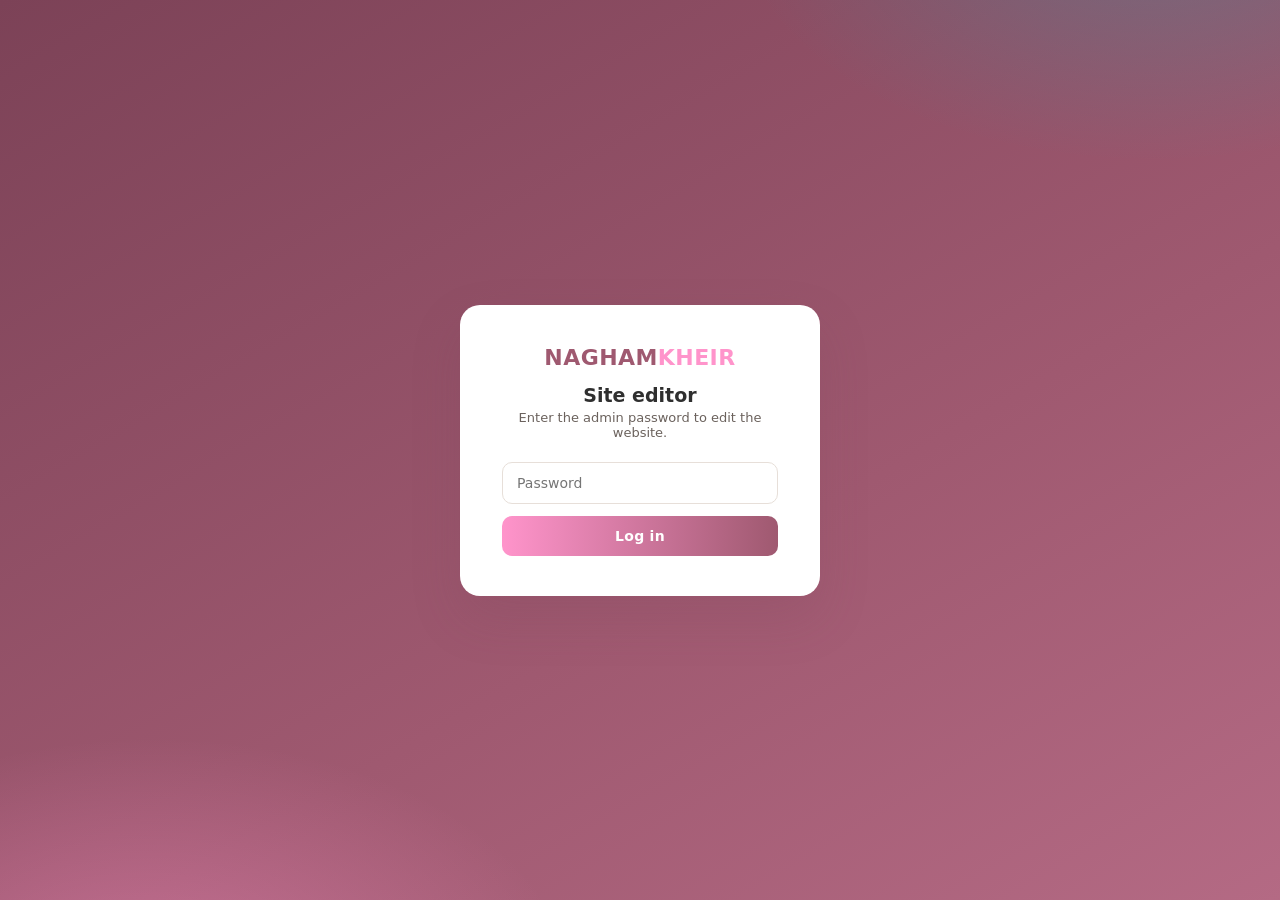
==== admin.html @ 2807a78b "Add Nagham Kheir portfolio site with admin editor Full static portfolio (rebuilt from her Canva site" ====
<!DOCTYPE html>
<html lang="en">
<head>
<meta charset="UTF-8" />
<meta name="viewport" content="width=device-width, initial-scale=1.0" />
<title>Site Editor — Nagham Kheir</title>
<style>
  :root {
    --ink: #2f2f2f;
    --ink-soft: #6b625d;
    --bg: #f6f1ee;
    --card: #ffffff;
    --line: #e7dfd9;
    --rose: #9f5970;
    --rose-deep: #7c4257;
    --pink: #ff94cb;
    --pink-soft: #ffe3f1;
    --blush: #f6e0dc;
    --green: #2e9e6b;
    --red: #c0392b;
    --radius: 14px;
    --shadow: 0 8px 24px rgba(124, 66, 87, 0.1);
    --shadow-lg: 0 22px 50px rgba(124, 66, 87, 0.18);
  }

  * { margin: 0; padding: 0; box-sizing: border-box; }
  body { font-family: system-ui, -apple-system, "Segoe UI", sans-serif; background: var(--bg); color: var(--ink); }

  button { font-family: inherit; cursor: pointer; }
  input[type=text], textarea, input[type=password] { font-family: inherit; }

  /* ---------------- login ---------------- */
  .login-wrap {
    min-height: 100vh; display: flex; align-items: center; justify-content: center;
    background:
      radial-gradient(700px 420px at 12% 110%, rgba(255, 148, 203, 0.4), transparent 60%),
      radial-gradient(700px 420px at 90% -10%, rgba(0, 196, 204, 0.22), transparent 60%),
      linear-gradient(150deg, #7c4257, #9f5970 60%, #b46a84);
    padding: 20px;
  }
  .login-card {
    background: #fff; border-radius: 20px; padding: 40px 42px; width: 360px;
    box-shadow: var(--shadow-lg); text-align: center;
  }
  .login-card .logo { font-size: 22px; font-weight: 800; letter-spacing: 0.02em; color: var(--rose); text-transform: uppercase; }
  .login-card .logo span { color: var(--pink); }
  .login-card h1 { font-size: 19px; margin: 14px 0 4px; }
  .login-card p { font-size: 13px; color: var(--ink-soft); margin-bottom: 22px; }
  .login-card input {
    width: 100%; padding: 12px 14px; border: 1.5px solid var(--line); border-radius: 10px;
    font-size: 14px; margin-bottom: 12px; outline: none; transition: border-color 0.2s ease;
  }
  .login-card input:focus { border-color: var(--pink); }
  .login-card button {
    width: 100%; padding: 12px; border: 0; border-radius: 10px;
    background: linear-gradient(90deg, var(--pink), var(--rose)); color: #fff;
    font-weight: 700; font-size: 14px; letter-spacing: 0.02em;
    transition: transform 0.15s ease, box-shadow 0.2s ease;
  }
  .login-card button:hover { transform: translateY(-1px); box-shadow: 0 10px 22px rgba(159, 89, 112, 0.35); }
  .login-err { color: var(--red); font-size: 13px; margin-top: 10px; display: none; }

  /* ---------------- layout ---------------- */
  .app { display: flex; min-height: 100vh; }

  aside {
    width: 244px; flex: 0 0 244px;
    background: linear-gradient(180deg, #24201f, #1c1918);
    color: #fff; display: flex; flex-direction: column;
    position: sticky; top: 0; height: 100vh;
  }
  aside .brand { padding: 22px 22px 16px; font-size: 17px; font-weight: 800; letter-spacing: 0.02em; text-transform: uppercase; }
  aside .brand span { color: var(--pink); }
  aside .brand small { display: block; font-size: 11px; font-weight: 500; letter-spacing: 0.12em; color: rgba(255,255,255,0.45); text-transform: uppercase; margin-top: 3px; }
  aside nav { flex: 1; overflow-y: auto; padding: 6px 10px; }
  aside nav button {
    display: flex; align-items: center; gap: 10px; width: 100%; text-align: left;
    background: none; border: 0; color: rgba(255,255,255,0.72);
    font-size: 13.5px; padding: 9px 12px; border-radius: 9px; cursor: pointer;
    transition: background 0.15s ease, color 0.15s ease;
  }
  aside nav button::before { content: ""; width: 7px; height: 7px; border-radius: 50%; background: rgba(255,255,255,0.28); flex: 0 0 auto; }
  aside nav button:hover { background: rgba(255,255,255,0.07); color: #fff; }
  aside nav button.active { background: rgba(255,148,203,0.16); color: #fff; }
  aside nav button.active::before { background: var(--pink); box-shadow: 0 0 0 3px rgba(255,148,203,0.25); }
  aside .side-actions { padding: 14px 12px 18px; border-top: 1px solid rgba(255,255,255,0.09); display: grid; gap: 8px; }
  aside .side-actions a, aside .side-actions button {
    display: flex; align-items: center; justify-content: center; gap: 8px;
    font-size: 12.5px; font-weight: 600; padding: 10px; border-radius: 9px;
    border: 1px solid rgba(255,255,255,0.18); color: rgba(255,255,255,0.85);
    background: transparent; text-decoration: none; transition: background 0.15s ease;
  }
  aside .side-actions a:hover, aside .side-actions button:hover { background: rgba(255,255,255,0.08); }
  aside .side-actions .primary { background: var(--pink); border-color: var(--pink); color: var(--rose-deep); font-weight: 700; }
  aside .side-actions .primary:hover { background: #ffa6d6; }

  .main { flex: 1; min-width: 0; display: flex; flex-direction: column; }

  .topbar {
    position: sticky; top: 0; z-index: 20;
    display: flex; align-items: center; gap: 16px;
    padding: 16px 30px;
    background: rgba(255,255,255,0.86); backdrop-filter: blur(10px);
    border-bottom: 1px solid var(--line);
  }
  .topbar .crumbs { font-size: 12px; color: var(--ink-soft); letter-spacing: 0.04em; text-transform: uppercase; font-weight: 600; }
  .topbar h2 { font-size: 20px; font-weight: 700; }
  .topbar .spacer { flex: 1; }
  .dirty-chip {
    font-size: 12px; font-weight: 600; color: var(--rose);
    background: var(--pink-soft); padding: 6px 12px; border-radius: 999px;
    opacity: 0; transition: opacity 0.2s ease; display: inline-flex; align-items: center; gap: 6px;
  }
  .dirty-chip.show { opacity: 1; }
  .dirty-chip::before { content: "●"; font-size: 9px; }
  .btn-save {
    display: inline-flex; align-items: center; gap: 8px;
    background: linear-gradient(90deg, var(--rose), var(--rose-deep));
    color: #fff; border: 0; border-radius: 10px;
    font-size: 13.5px; font-weight: 700; padding: 11px 22px;
    box-shadow: 0 8px 20px rgba(159, 89, 112, 0.3);
    transition: transform 0.15s ease, box-shadow 0.2s ease, opacity 0.2s ease;
  }
  .btn-save:hover { transform: translateY(-1px); box-shadow: 0 12px 26px rgba(159, 89, 112, 0.4); }
  .btn-save:disabled { opacity: 0.55; cursor: default; transform: none; }
  .btn-save.ok { background: linear-gradient(90deg, var(--green), #1f7a50); }
  .kbd { font-size: 11px; color: rgba(255,255,255,0.7); border: 1px solid rgba(255,255,255,0.35); border-radius: 5px; padding: 2px 6px; }
  .icon-btn {
    width: 38px; height: 38px; border-radius: 10px; border: 1px solid var(--line);
    background: #fff; color: var(--ink-soft); font-size: 16px;
    display: inline-flex; align-items: center; justify-content: center;
    transition: background 0.15s ease, color 0.15s ease;
  }
  .icon-btn:hover { background: var(--blush); color: var(--rose); }

  .content { padding: 30px; max-width: 900px; width: 100%; }

  .section-desc { font-size: 13.5px; color: var(--ink-soft); margin: -8px 0 22px; }

  .card { background: var(--card); border: 1px solid var(--line); border-radius: var(--radius); padding: 26px; margin-bottom: 18px; box-shadow: var(--shadow); }
  .card h3 { font-size: 14px; font-weight: 700; letter-spacing: 0.06em; text-transform: uppercase; color: var(--rose); margin-bottom: 18px; display: flex; align-items: center; gap: 8px; }
  .card h3::after { content: ""; flex: 1; height: 1px; background: var(--line); }

  .field { margin-bottom: 18px; }
  .field:last-child { margin-bottom: 0; }
  .field label { display: block; font-size: 12.5px; font-weight: 600; color: var(--ink-soft); margin-bottom: 7px; }
  .field input[type=text], .field textarea {
    width: 100%; padding: 11px 13px; font-size: 14px;
    border: 1.5px solid var(--line); border-radius: 10px; background: #fff;
    outline: none; transition: border-color 0.2s ease, box-shadow 0.2s ease;
  }
  .field input[type=text]:focus, .field textarea:focus { border-color: var(--pink); box-shadow: 0 0 0 3px rgba(255,148,203,0.15); }
  .field textarea { min-height: 96px; resize: vertical; line-height: 1.55; }
  .hint { font-size: 11.5px; color: #a49b95; margin-top: 5px; }

  .file-row { display: flex; align-items: center; gap: 12px; }
  .file-row input[type=text] { flex: 1; }
  .file-row .preview {
    width: 54px; height: 54px; border-radius: 10px; object-fit: cover;
    background: var(--blush); flex: 0 0 auto; border: 1px solid var(--line);
    visibility: hidden;
  }
  .file-row .preview.show { visibility: visible; }
  .upload-wrap { position: relative; flex: 0 0 auto; }
  .upload-wrap .bar {
    position: absolute; left: 6px; right: 6px; bottom: -4px; height: 3px; border-radius: 2px;
    background: var(--pink); transform: scaleX(0); transform-origin: 0 50%;
    transition: transform 0.2s ease;
  }
  .btn {
    display: inline-flex; align-items: center; justify-content: center; gap: 6px;
    font-size: 12.5px; font-weight: 600; padding: 9px 15px; border-radius: 9px;
    border: 1.5px solid var(--line); background: #fff; color: var(--ink);
    transition: border-color 0.15s ease, background 0.15s ease;
  }
  .btn:hover { border-color: var(--pink); background: var(--pink-soft); }
  .btn.small { padding: 6px 11px; font-size: 12px; }
  .btn.ghost-danger { color: var(--red); border-color: var(--line); background: transparent; }
  .btn.ghost-danger:hover { border-color: var(--red); background: #fdf0ee; }

  .list-editor { border: 1.5px dashed var(--line); border-radius: 12px; padding: 18px; margin-bottom: 16px; background: rgba(246, 241, 238, 0.5); }
  .list-editor > h4 { font-size: 12px; font-weight: 700; letter-spacing: 0.08em; text-transform: uppercase; color: var(--ink-soft); margin-bottom: 14px; }
  .list-item { border: 1px solid var(--line); background: #fff; border-radius: 12px; padding: 16px; margin-bottom: 12px; }
  .list-item:last-child { margin-bottom: 0; }
  .item-head { display: flex; align-items: center; gap: 8px; margin-bottom: 12px; }
  .item-head .item-title { font-size: 13px; font-weight: 700; color: var(--rose); flex: 1; min-width: 0; overflow: hidden; text-overflow: ellipsis; white-space: nowrap; }
  .item-head .move { width: 28px; height: 28px; border-radius: 8px; border: 1px solid var(--line); background: #fff; color: var(--ink-soft); font-size: 13px; line-height: 1; }
  .item-head .move:hover:not(:disabled) { border-color: var(--pink); color: var(--rose); }
  .item-head .move:disabled { opacity: 0.3; cursor: default; }
  .item-fields { display: grid; grid-template-columns: 1fr 1fr; gap: 12px 16px; }
  .item-fields .full { grid-column: 1 / -1; }
  .add { margin-top: 14px; border-style: dashed; color: var(--rose); }
  .add:hover { border-color: var(--rose); background: var(--pink-soft); }

  .toast {
    position: fixed; bottom: 26px; right: 26px; z-index: 100;
    background: var(--ink); color: #fff; padding: 13px 22px; border-radius: 12px;
    font-size: 13.5px; display: flex; align-items: center; gap: 10px;
    box-shadow: 0 16px 40px rgba(0,0,0,0.3);
    opacity: 0; transform: translateY(10px); transition: all 0.25s ease; pointer-events: none;
  }
  .toast.show { opacity: 1; transform: translateY(0); }
  .toast.ok { background: var(--green); }
  .toast.err { background: var(--red); }
  .toast::before { content: "✓"; font-weight: 800; }
  .toast.err::before { content: "!"; }
  .toast.info::before { content: ""; }

  .nested { margin-left: 14px; padding-left: 14px; border-left: 2px solid var(--pink-soft); margin-top: 12px; }

  @media (max-width: 900px) {
    .app { flex-direction: column; }
    aside { width: 100%; flex: none; height: auto; position: static; }
    aside nav { display: flex; flex-wrap: wrap; padding: 8px; }
    aside nav button { width: auto; flex: 1 1 30%; justify-content: center; text-align: center; padding: 8px 6px; font-size: 12.5px; }
    aside nav button::before { display: none; }
    aside .side-actions { flex-direction: row; }
    .topbar { padding: 12px 16px; flex-wrap: wrap; }
    .content { padding: 16px; }
    .item-fields { grid-template-columns: 1fr; }
  }
  @media (max-width: 560px) {
    .dirty-chip, .kbd { display: none; }
  }
</style>
</head>
<body>

<div id="loginView" class="login-wrap" style="display:none">
  <div class="login-card">
    <div class="logo">nagham<span>kheir</span></div>
    <h1>Site editor</h1>
    <p>Enter the admin password to edit the website.</p>
    <input type="password" id="pw" placeholder="Password" autocomplete="current-password" />
    <button id="loginBtn">Log in</button>
    <div class="login-err" id="loginErr">Wrong password. Try again.</div>
  </div>
</div>

<div id="appView" class="app" style="display:none">
  <aside>
    <div class="brand">nagham<span>kheir</span><small>content editor</small></div>
    <nav id="sectionNav"></nav>
    <div class="side-actions">
      <a class="primary" href="/" target="_blank">↗ View site</a>
      <button id="logoutBtn">Log out</button>
    </div>
  </aside>
  <div class="main">
    <header class="topbar">
      <div>
        <div class="crumbs">Editing</div>
        <h2 id="sectionTitle"></h2>
      </div>
      <div class="spacer"></div>
      <span class="dirty-chip" id="dirtyChip">Unsaved changes</span>
      <button class="btn-save" id="saveBtn">💾 Save <span class="kbd">Ctrl+S</span></button>
    </header>
    <div class="content">
      <p class="section-desc" id="sectionDesc"></p>
      <div id="sectionBody"></div>
    </div>
  </div>
</div>

<div class="toast" id="toast"></div>

<script>
"use strict";

/* ---------------- schema: what can be edited ---------------- */

const SCHEMA = [
  { id: "site", label: "Site", desc: "Page title, meta description and brand text.", fields: [
    { p: ["site", "title"], label: "Page title (browser tab)" },
    { p: ["site", "description"], label: "Meta description (search engines)", area: true },
    { p: ["site", "brand"], label: "Brand word 1" },
    { p: ["site", "brandAccent"], label: "Brand word 2 (pink)" },
  ]},
  { id: "nav", label: "Navigation", desc: "The menu at the top of the page.", fields: [
    { p: ["nav", "cta"], label: "CTA button text" },
  ], lists: [
    { p: ["nav", "links"], label: "Menu links", itemFields: [
      { p: ["label"], label: "Label" },
      { p: ["href"], label: "Link (e.g. #about)" },
    ]},
  ]},
  { id: "hero", label: "Hero", desc: "The big welcome section at the top.", fields: [
    { p: ["hero", "chip"], label: "Badge text" },
    { p: ["hero", "headline1"], label: "Headline — line 1" },
    { p: ["hero", "headline2"], label: "Headline — line 2 (outline)" },
    { p: ["hero", "sub"], label: "Subtitle (HTML allowed, e.g. <strong>)", area: true },
    { p: ["hero", "ctaLabel"], label: "Primary button text" },
    { p: ["hero", "photo"], label: "Portrait photo", file: "image" },
    { p: ["hero", "photoAlt"], label: "Photo alt text" },
    { p: ["hero", "mailDisplay"], label: "Email text under the photo" },
  ]},
  { id: "cv", label: "CV / Resume", desc: "The downloadable CV file and its button text.", fields: [
    { p: ["cv", "file"], label: "CV file (PDF)", file: "file" },
    { p: ["cv", "label"], label: "Button text" },
  ]},
  { id: "ticker", label: "Ticker", desc: "The scrolling words under the hero.", lists: [
    { p: ["ticker"], label: "Scrolling words", list: "scalar" },
  ]},
  { id: "about", label: "About", desc: "Your bio section.", fields: [
    { p: ["about", "big"], label: "Big pink word" },
    { p: ["about", "outline"], label: "Outline word" },
    { p: ["about", "photo"], label: "Photo", file: "image" },
    { p: ["about", "label"], label: "Heading" },
  ], lists: [
    { p: ["about", "paragraphs"], label: "Paragraphs (HTML allowed)", list: "scalar", area: true },
    { p: ["about", "badges"], label: "Badges", itemFields: [
      { p: ["num"], label: "Number / icon (e.g. A→Z)" },
      { p: ["label"], label: "Text" },
    ]},
  ]},
  { id: "niche", label: "Content Style", desc: "The niche photos with captions.", fields: [
    { p: ["niche", "label"], label: "Heading" },
    { p: ["niche", "desc"], label: "Description (HTML allowed)", area: true },
  ], lists: [
    { p: ["niche", "photos"], label: "Photos with captions", itemFields: [
      { p: ["src"], label: "Photo", file: "image" },
      { p: ["caption"], label: "Caption (UGC / Storytelling…)" },
    ]},
  ]},
  { id: "services", label: "Services", desc: "The three service cards.", fields: [
    { p: ["services", "title"], label: "Section title" },
    { p: ["services", "em"], label: "Title accent word (outline)" },
  ], lists: [
    { p: ["services", "items"], label: "Service cards", itemFields: [
      { p: ["num"], label: "Number (01, 02…)" },
      { p: ["title"], label: "Title" },
      { p: ["desc"], label: "Description", area: true },
    ]},
  ]},
  { id: "work", label: "Work Videos", desc: "The tabbed video gallery. Each category holds its own videos.", fields: [
    { p: ["work", "title"], label: "Section title" },
    { p: ["work", "em"], label: "Title accent word (outline)" },
  ], lists: [
    { p: ["work", "tabs"], label: "Categories", itemFields: [
      { p: ["id"], label: "Short id (content, ugc, reviews, story)" },
      { p: ["label"], label: "Tab label" },
    ], nestedList: {
      p: ["videos"], label: "Videos in this category", itemFields: [
        { p: ["src"], label: "Video file", file: "video" },
        { p: ["poster"], label: "Poster image (shown before play)", file: "image" },
      ],
    }},
  ]},
  { id: "photography", label: "Photography", desc: "The photo grid.", fields: [
    { p: ["photography", "title"], label: "Section title" },
    { p: ["photography", "em"], label: "Title accent word (outline)" },
  ], lists: [
    { p: ["photography", "photos"], label: "Photos", list: "scalar", file: "image" },
  ]},
  { id: "testimonials", label: "Testimonials", desc: "The featured client, quote and other names.", fields: [
    { p: ["testimonials", "title"], label: "Section title" },
    { p: ["testimonials", "em"], label: "Title accent word (outline)" },
    { p: ["testimonials", "featured", "name"], label: "Featured client name" },
    { p: ["testimonials", "featured", "avatar"], label: "Featured client photo", file: "image" },
    { p: ["testimonials", "featured", "video", "src"], label: "Testimonial video", file: "video" },
    { p: ["testimonials", "featured", "video", "poster"], label: "Video poster image", file: "image" },
    { p: ["testimonials", "featured", "quote"], label: "Quote (HTML allowed)", area: true },
    { p: ["testimonials", "featured", "stars"], label: "Stars" },
    { p: ["testimonials", "featured", "badge"], label: "Badge line" },
  ], lists: [
    { p: ["testimonials", "others"], label: "Other clients", itemFields: [
      { p: ["name"], label: "Name" },
    ]},
  ]},
  { id: "contact", label: "Contact", desc: "The closing section and your contact links.", fields: [
    { p: ["contact", "line1"], label: "Big line 1" },
    { p: ["contact", "line2"], label: "Big line 2" },
    { p: ["contact", "thanks"], label: "Thank-you text (HTML allowed)", area: true },
    { p: ["contact", "email"], label: "Email" },
    { p: ["contact", "whatsapp"], label: "WhatsApp link (wa.me/…)" },
    { p: ["contact", "instagram"], label: "Instagram link" },
    { p: ["contact", "instagramDisplay"], label: "Instagram text shown on buttons" },
  ]},
  { id: "footer", label: "Footer", desc: "The small line at the very bottom.", fields: [
    { p: ["footer", "name"], label: "Name" },
    { p: ["footer", "tagline"], label: "Tagline" },
  ]},
];

/* ---------------- helpers ---------------- */

const $ = (sel) => document.querySelector(sel);

function get(obj, pathArr) {
  let cur = obj;
  for (const k of pathArr) {
    if (cur == null) return undefined;
    cur = cur[k];
  }
  return cur;
}
function set(obj, pathArr, val) {
  let cur = obj;
  for (let i = 0; i < pathArr.length - 1; i++) {
    if (cur[pathArr[i]] == null) cur[pathArr[i]] = {};
    cur = cur[pathArr[i]];
  }
  cur[pathArr[pathArr.length - 1]] = val;
  markDirty();
}

let content = null;
let activeSection = SCHEMA[0].id;
let dirty = false;

function markDirty() {
  dirty = true;
  $("#dirtyChip").classList.add("show");
  const btn = $("#saveBtn");
  btn.classList.remove("ok");
  btn.disabled = false;
}

function clearDirty() {
  dirty = false;
  $("#dirtyChip").classList.remove("show");
  const btn = $("#saveBtn");
  btn.classList.add("ok");
  btn.textContent = "Saved ✓";
  btn.disabled = true;
  setTimeout(() => {
    if (!dirty) {
      btn.classList.remove("ok");
      btn.innerHTML = "💾 Save <span class=\"kbd\">Ctrl+S</span>";
    }
  }, 1800);
}

function toast(msg, kind) {
  const t = $("#toast");
  t.textContent = msg;
  t.className = "toast show " + (kind || "");
  clearTimeout(t._h);
  t._h = setTimeout(() => (t.className = "toast"), 2600);
}

/* ---------------- api ---------------- */

async function api(path, opts) {
  const res = await fetch(path, opts);
  if (res.status === 401) { showLogin(); throw new Error("unauthorized"); }
  if (!res.ok) {
    let msg = res.statusText;
    try { msg = (await res.json()).error || msg; } catch (_) {}
    throw new Error(msg);
  }
  return res.json();
}

/* ---------------- file upload (XHR with progress) ---------------- */

function uploadFile(file, onProgress, optimized) {
  return new Promise((resolve, reject) => {
    const name = file.name.replace(/[^A-Za-z0-9._-]/g, "_");
    const xhr = new XMLHttpRequest();
    xhr.open("PUT", "/api/upload/" + encodeURIComponent(name));
    if (optimized) xhr.setRequestHeader("x-optimized", "1");
    xhr.upload.onprogress = (e) => {
      if (e.lengthComputable && onProgress) onProgress(e.loaded / e.total);
    };
    xhr.onload = () => {
      if (xhr.status >= 200 && xhr.status < 300) {
        try { resolve(JSON.parse(xhr.responseText).path); }
        catch (_) { reject(new Error("Bad response")); }
      } else {
        let msg = "Upload failed";
        try { msg = JSON.parse(xhr.responseText).error || msg; } catch (_) {}
        reject(new Error(msg));
      }
    };
    xhr.onerror = () => reject(new Error("Upload failed"));
    xhr.send(file);
  });
}

/* ---------------- upload optimization (compresses before it reaches the site) ---------------- */

const MAX_IMG_DIM = 2000; // longest side of an uploaded photo
const IMG_QUALITY = 0.82;
const MAX_VIDEO_DIM = 1920; // longest side, ~1080p
const VIDEO_BITRATE = 2500000; // ~2.5 Mbps — good quality, web-friendly size
const VIDEO_SKIP_BYTES = 5 * 1024 * 1024; // smaller clips are already efficient — leave them

function canOptimizeVideo() {
  return (
    typeof HTMLMediaElement !== "undefined" &&
    typeof HTMLMediaElement.prototype.captureStream === "function" &&
    typeof MediaRecorder !== "undefined" &&
    (MediaRecorder.isTypeSupported("video/webm;codecs=vp9") || MediaRecorder.isTypeSupported("video/webm;codecs=vp8"))
  );
}

async function optimizeImage(file) {
  // GIF/SVG keep their original format; tiny webp files are already optimized
  if (/\.gif$/i.test(file.name) || /\.svg$/i.test(file.name)) return file;
  if (/\.webp$/i.test(file.name) && file.size < 300 * 1024) return file;
  try {
    const url = URL.createObjectURL(file);
    const img = await new Promise((res, rej) => {
      const i = new Image();
      i.onload = () => res(i);
      i.onerror = () => rej(new Error("decode"));
      i.src = url;
    });
    const w = img.naturalWidth, h = img.naturalHeight;
    if (!w || !h) throw new Error("no dims");
    const scale = Math.min(1, MAX_IMG_DIM / Math.max(w, h));
    const cw = Math.max(1, Math.round(w * scale));
    const ch = Math.max(1, Math.round(h * scale));
    const cv = document.createElement("canvas");
    cv.width = cw; cv.height = ch;
    cv.getContext("2d").drawImage(img, 0, 0, cw, ch);
    const blob = await new Promise((res) => cv.toBlob(res, "image/webp", IMG_QUALITY));
    URL.revokeObjectURL(url);
    if (!blob || blob.size === 0) throw new Error("encode");
    return new File([blob], file.name.replace(/\.[^.]+$/, "") + ".webp", { type: "image/webp" });
  } catch (e) {
    return file; // couldn't process — upload the original
  }
}

function optimizeVideo(file, onProgress) {
  return new Promise((resolve) => {
    let raf = null, rec = null, v = null, timer = null;
    const bail = () => {
      if (raf) cancelAnimationFrame(raf);
      try { if (rec && rec.state !== "inactive") rec.stop(); } catch (_) {}
      try { if (v) { v.onended = v.onerror = v.ontimeupdate = null; v.pause(); v.removeAttribute("src"); v.load(); } } catch (_) {}
      if (timer) clearTimeout(timer);
      resolve(file);
    };
    if (!canOptimizeVideo() || file.size < VIDEO_SKIP_BYTES) return bail();
    const url = URL.createObjectURL(file);
    v = document.createElement("video");
    v.muted = true; // required for autoplay — the captured audio track is unaffected
    v.playsInline = true;
    v.preload = "auto";
    v.src = url;
    let started = false;
    const timeoutMs = Math.min(600000, (file.size / (1024 * 1024)) * 3000 + 30000);
    timer = setTimeout(bail, timeoutMs);
    v.onerror = () => { clearTimeout(timer); bail(); };
    v.onloadedmetadata = () => {
      if (started) return;
      started = true;
      const vw = v.videoWidth, vh = v.videoHeight;
      if (!vw || !vh) { clearTimeout(timer); URL.revokeObjectURL(url); return bail(); }
      // Smart skip: if the source is already efficiently compressed (≤ ~2.8 Mbps),
      // re-encoding would only make it bigger — keep the original.
      const dur = v.duration;
      if (dur && isFinite(dur) && dur > 0 && (file.size * 8) / (dur * 1000) <= 2800) {
        clearTimeout(timer); URL.revokeObjectURL(url); return bail();
      }
      const scale = Math.min(1, MAX_VIDEO_DIM / Math.max(vw, vh));
      const cw = Math.max(2, Math.round(vw * scale));
      const ch = Math.max(2, Math.round(vh * scale));
      const cv = document.createElement("canvas");
      cv.width = cw; cv.height = ch;
      const ctx = cv.getContext("2d");
      let stream;
      try {
        stream = cv.captureStream(30);
        const srcStream = v.captureStream();
        (srcStream.getAudioTracks() || []).forEach((t) => stream.addTrack(t));
      } catch (e) { clearTimeout(timer); URL.revokeObjectURL(url); return bail(); }
      const mime = MediaRecorder.isTypeSupported("video/webm;codecs=vp9")
        ? "video/webm;codecs=vp9"
        : "video/webm;codecs=vp8";
      rec = new MediaRecorder(stream, { mimeType: mime, videoBitsPerSecond: VIDEO_BITRATE, audioBitsPerSecond: 128000 });
      const chunks = [];
      rec.ondataavailable = (e) => { if (e.data && e.data.size) chunks.push(e.data); };
      const done = new Promise((res) => { rec.onstop = () => res(new Blob(chunks, { type: mime })); });
      const draw = () => { ctx.drawImage(v, 0, 0, cw, ch); raf = requestAnimationFrame(draw); };
      v.ontimeupdate = () => {
        if (v.duration && isFinite(v.duration) && onProgress) onProgress(Math.min(0.99, v.currentTime / v.duration));
      };
      const finish = async () => {
        try {
          await new Promise((r) => setTimeout(r, 500)); // let the last frames flush
          cancelAnimationFrame(raf);
          rec.stop();
          const blob = await done;
          clearTimeout(timer);
          URL.revokeObjectURL(url);
          if (!blob || blob.size === 0) return bail();
          resolve(new File([blob], file.name.replace(/\.[^.]+$/, "") + ".webm", { type: mime }));
        } catch (e) { clearTimeout(timer); URL.revokeObjectURL(url); bail(); }
      };
      v.onended = finish;
      v.play().then(() => {
        rec.start(250);
        raf = requestAnimationFrame(draw);
      }).catch(() => { clearTimeout(timer); URL.revokeObjectURL(url); bail(); });
    };
  });
}

async function uploadFileOptimized(file, kind, onProgress, onStage) {
  let outFile = file;
  let optimized = false;
  if (kind === "image") {
    if (onStage) onStage("Optimizing…");
    outFile = await optimizeImage(file);
    optimized = outFile !== file;
  } else if (kind === "video") {
    if (onStage) onStage("Optimizing (≈ video length)…");
    outFile = await optimizeVideo(file, (p) => onProgress && onProgress(p * 0.85));
    optimized = outFile !== file;
  }
  // kind === "file" (PDF, etc.) is uploaded as-is — never re-encoded
  if (onStage) onStage("Uploading…");
  const path = await uploadFile(outFile, (p) => onProgress && onProgress(0.85 + p * 0.15), optimized);
  return path;
}

/* ---------------- field renderers ---------------- */

function makeUploader(pathArr, kind) {
  const wrap = document.createElement("div");
  wrap.className = "file-row";
  const input = document.createElement("input");
  input.type = "text";
  input.value = get(content, pathArr) || "";
  input.addEventListener("input", () => set(content, pathArr, input.value));
  const preview =
    kind === "image" ? document.createElement("img")
    : kind === "video" ? document.createElement("video")
    : document.createElement("a"); // kind === "file" -> link to the uploaded file
  preview.className = "preview";
  if (kind === "video") { preview.muted = true; preview.playsInline = true; }
  if (kind === "file") { preview.target = "_blank"; preview.rel = "noopener"; preview.textContent = "View file ↗"; }
  const btn = document.createElement("button");
  btn.type = "button";
  btn.className = "btn small";
  btn.textContent = "Upload";
  const file = document.createElement("input");
  file.type = "file";
  file.accept = kind === "image" ? "image/*" : kind === "video" ? "video/mp4,video/webm,video/quicktime" : ".pdf,application/pdf";
  file.style.display = "none";
  const progress = document.createElement("span");
  progress.className = "bar";
  btn.addEventListener("click", () => file.click());
  const origBtnText = btn.textContent;
  file.addEventListener("change", async () => {
    const f = file.files[0];
    if (!f) return;
    progress.style.transform = "scaleX(0)";
    btn.textContent = "Working…";
    btn.disabled = true;
    try {
      const p = await uploadFileOptimized(
        f,
        kind,
        (frac) => (progress.style.transform = "scaleX(" + frac + ")"),
        (msg) => (btn.textContent = msg)
      );
      input.value = p;
      set(content, pathArr, p);
      refreshPreview(preview, p);
      progress.style.transform = "scaleX(1)";
      setTimeout(() => (progress.style.transform = "scaleX(0)"), 900);
      toast("Uploaded ✓" + (kind === "file" ? "" : " (compressed)"), "ok");
    } catch (e) {
      progress.style.transform = "scaleX(0)";
      toast("Upload failed: " + e.message, "err");
    } finally {
      btn.textContent = origBtnText;
      btn.disabled = false;
      file.value = "";
    }
  });
  const upWrap = document.createElement("div");
  upWrap.className = "upload-wrap";
  upWrap.append(btn, progress);
  wrap.append(input, preview, upWrap, file);
  refreshPreview(preview, input.value);
  return wrap;
}

function refreshPreview(el, src) {
  if (!src) { el.classList.remove("show"); return; }
  el.classList.add("show");
  if (el.tagName === "A") { el.href = src; return; }
  el.src = src;
}

function makeInputField(field, pathArr) {
  const div = document.createElement("div");
  div.className = "field";
  const label = document.createElement("label");
  label.textContent = field.label;
  div.appendChild(label);
  if (field.file) {
    div.appendChild(makeUploader(pathArr, field.file));
  } else if (field.area) {
    const ta = document.createElement("textarea");
    ta.value = get(content, pathArr) || "";
    ta.addEventListener("input", () => set(content, pathArr, ta.value));
    div.appendChild(ta);
  } else {
    const inp = document.createElement("input");
    inp.type = "text";
    inp.value = get(content, pathArr) || "";
    inp.addEventListener("input", () => set(content, pathArr, inp.value));
    div.appendChild(inp);
  }
  return div;
}

function makeListEditor(listDef) {
  const wrap = document.createElement("div");
  wrap.className = "list-editor";
  const h = document.createElement("h4");
  h.textContent = listDef.label;
  wrap.appendChild(h);
  const items = get(content, listDef.p) || [];

  const renderItems = () => {
    wrap.querySelectorAll(".list-item").forEach((n) => n.remove());
    items.forEach((item, idx) => wrap.appendChild(renderItem(item, idx)));
  };

  const renderItem = (item, idx) => {
    const row = document.createElement("div");
    row.className = "list-item";
    const head = document.createElement("div");
    head.className = "item-head";
    const title = document.createElement("span");
    title.className = "item-title";
    const label = item && (item.label || item.title || item.name);
    title.textContent = "#" + (idx + 1) + (label ? " · " + label : "");
    const up = document.createElement("button");
    up.type = "button"; up.className = "move"; up.textContent = "↑";
    up.disabled = idx === 0; up.title = "Move up";
    up.addEventListener("click", () => { swap(idx, idx - 1); });
    const down = document.createElement("button");
    down.type = "button"; down.className = "move"; down.textContent = "↓";
    down.disabled = idx === items.length - 1; down.title = "Move down";
    down.addEventListener("click", () => { swap(idx, idx + 1); });
    const rm = document.createElement("button");
    rm.type = "button"; rm.className = "btn small ghost-danger"; rm.textContent = "Remove";
    rm.addEventListener("click", () => { items.splice(idx, 1); renderItems(); });
    head.append(title, up, down, rm);
    row.appendChild(head);

    const fields = document.createElement("div");
    fields.className = "item-fields";

    if (listDef.list === "scalar") {
      const p = document.createElement("div");
      p.className = "full";
      const input = document.createElement("input");
      input.type = "text";
      input.value = item || "";
      input.addEventListener("input", () => { items[idx] = input.value; markDirty(); });
      if (listDef.file === "image") {
        const preview = document.createElement("img");
        preview.className = "preview";
        preview.style.marginTop = "8px";
        refreshPreview(preview, input.value);
        const btn = document.createElement("button");
        btn.type = "button"; btn.className = "btn small"; btn.textContent = "Upload";
        const file = document.createElement("input");
        file.type = "file"; file.accept = "image/*"; file.style.display = "none";
        btn.addEventListener("click", () => file.click());
        const progress = document.createElement("span");
        progress.className = "bar";
        const origBtnText = btn.textContent;
        file.addEventListener("change", async () => {
          const f = file.files[0]; if (!f) return;
          progress.style.transform = "scaleX(0)";
          btn.textContent = "Working…";
          btn.disabled = true;
          try {
            const path = await uploadFileOptimized(
              f,
              "image",
              (frac) => (progress.style.transform = "scaleX(" + frac + ")"),
              (msg) => (btn.textContent = msg)
            );
            input.value = path; items[idx] = path; refreshPreview(preview, path);
            markDirty();
            progress.style.transform = "scaleX(1)";
            setTimeout(() => (progress.style.transform = "scaleX(0)"), 900);
            toast("Uploaded ✓ (compressed)", "ok");
          } catch (e) { toast("Upload failed: " + e.message, "err"); }
          finally {
            btn.textContent = origBtnText;
            btn.disabled = false;
            file.value = "";
          }
        });
        const rowf = document.createElement("div");
        rowf.className = "file-row";
        const upWrap = document.createElement("div");
        upWrap.className = "upload-wrap";
        upWrap.append(btn, progress);
        rowf.append(input, preview, upWrap, file);
        p.appendChild(rowf);
      } else {
        p.appendChild(input);
      }
      fields.appendChild(p);
    } else {
      const itemFields = listDef.itemFields || [];
      const isNested = !!listDef.nestedList;
      itemFields.forEach((f) => {
        const wrapF = document.createElement("div");
        if (f.area) wrapF.className = "full";
        const label = document.createElement("label");
        label.textContent = f.label;
        wrapF.appendChild(label);
        if (f.file) {
          wrapF.appendChild(makeUploader(listDef.p.concat([idx]).concat(f.p), f.file));
        } else if (f.area) {
          const ta = document.createElement("textarea");
          ta.value = get(item, f.p) || "";
          ta.addEventListener("input", () => set(item, f.p, ta.value));
          wrapF.appendChild(ta);
        } else {
          const inp = document.createElement("input");
          inp.type = "text";
          inp.value = get(item, f.p) || "";
          inp.addEventListener("input", () => set(item, f.p, inp.value));
          wrapF.appendChild(inp);
        }
        fields.appendChild(wrapF);
      });
      if (isNested) {
        const nest = document.createElement("div");
        nest.className = "full nested";
        nest.appendChild(makeListEditor({ ...listDef.nestedList, p: listDef.p.concat([idx]).concat(listDef.nestedList.p) }));
        fields.appendChild(nest);
      }
    }
    row.appendChild(fields);
    return row;
  };

  const swap = (a, b) => {
    if (b < 0 || b >= items.length) return;
    const tmp = items[a];
    items[a] = items[b];
    items[b] = tmp;
    markDirty();
    renderItems();
  };

  const add = document.createElement("button");
  add.type = "button";
  add.className = "btn small add";
  add.textContent = "+ Add " + (listDef.list === "scalar" ? "item" : "one");
  add.addEventListener("click", () => {
    const newItem = listDef.list === "scalar" ? "" : {};
    if (listDef.itemFields && listDef.nestedList) newItem[listDef.nestedList.p[0]] = [];
    items.push(newItem);
    markDirty();
    renderItems();
  });
  renderItems();
  wrap.appendChild(add);
  return wrap;
}

/* ---------------- render a section ---------------- */

function renderSection(section) {
  $("#sectionTitle").textContent = section.label;
  $("#sectionDesc").textContent = section.desc || "";
  const body = $("#sectionBody");
  body.innerHTML = "";
  if (section.fields && section.fields.length) {
    const card = document.createElement("div");
    card.className = "card";
    const h3 = document.createElement("h3");
    h3.textContent = section.label;
    card.appendChild(h3);
    section.fields.forEach((f) => card.appendChild(makeInputField(f, f.p)));
    body.appendChild(card);
  }
  (section.lists || []).forEach((l) => {
    const card = document.createElement("div");
    card.className = "card";
    const h3 = document.createElement("h3");
    h3.textContent = l.label;
    card.appendChild(h3);
    card.appendChild(makeListEditor(l));
    body.appendChild(card);
  });
}

/* ---------------- app state ---------------- */

function buildNav() {
  const nav = $("#sectionNav");
  nav.innerHTML = "";
  SCHEMA.forEach((s) => {
    const b = document.createElement("button");
    b.textContent = s.label;
    b.dataset.id = s.id;
    if (s.id === activeSection) b.className = "active";
    b.addEventListener("click", () => {
      activeSection = s.id;
      nav.querySelectorAll("button").forEach((x) => x.classList.remove("active"));
      b.classList.add("active");
      renderSection(s);
    });
    nav.appendChild(b);
  });
}

function showLogin() {
  $("#loginView").style.display = "flex";
  $("#appView").style.display = "none";
}
function showEditor() {
  $("#loginView").style.display = "none";
  $("#appView").style.display = "flex";
}

async function init() {
  try {
    content = await api("/api/content");
    showEditor();
    buildNav();
    renderSection(SCHEMA.find((s) => s.id === activeSection));
    clearDirty();
  } catch (e) {
    showLogin();
  }
}

/* ---------------- events ---------------- */

$("#loginBtn").addEventListener("click", async () => {
  const pw = $("#pw").value;
  try {
    await api("/api/login", {
      method: "POST",
      headers: { "Content-Type": "application/json" },
      body: JSON.stringify({ password: pw }),
    });
    $("#pw").value = "";
    $("#loginErr").style.display = "none";
    await init();
  } catch (e) {
    $("#loginErr").style.display = "block";
  }
});
$("#pw").addEventListener("keydown", (e) => { if (e.key === "Enter") $("#loginBtn").click(); });

$("#saveBtn").addEventListener("click", save);
async function save() {
  try {
    await api("/api/content", {
      method: "PUT",
      headers: { "Content-Type": "application/json" },
      body: JSON.stringify(content),
    });
    clearDirty();
    toast("Saved — the live site is up to date", "ok");
  } catch (e) {
    toast("Save failed: " + e.message, "err");
  }
}

document.addEventListener("keydown", (e) => {
  if ((e.ctrlKey || e.metaKey) && e.key.toLowerCase() === "s") {
    e.preventDefault();
    if (dirty) save();
  }
});

$("#logoutBtn").addEventListener("click", async () => {
  await api("/api/logout", { method: "POST" }).catch(() => {});
  showLogin();
});

init();
</script>
</body>
</html>
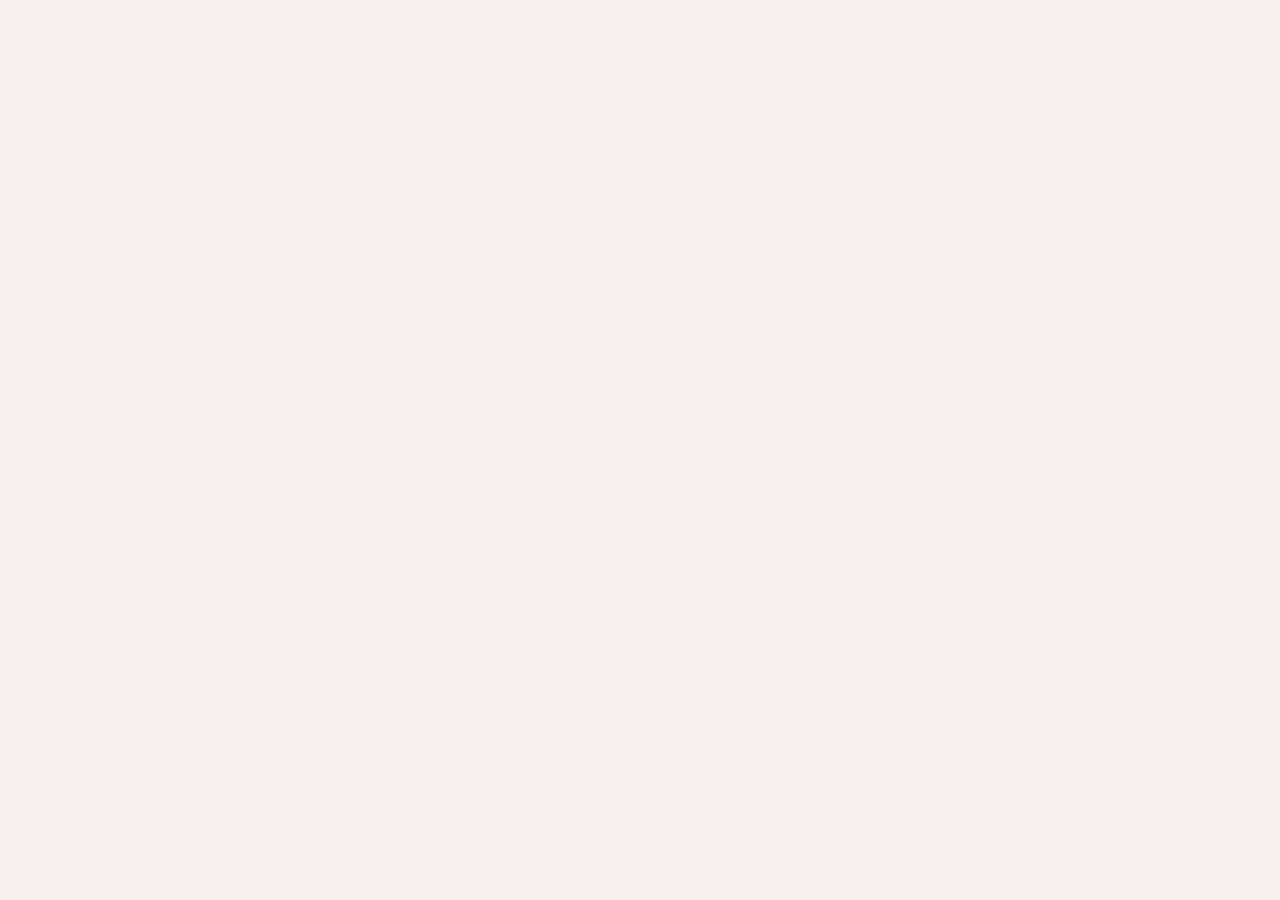
==== commit 4321eb61: "feat: GitHub Pages admin, testimonial list with audio, and results section - Admin now works on GitH" ====
--- a/admin.html
+++ b/admin.html
@@ -230,10 +230,13 @@
   <div class="login-card">
     <div class="logo">nagham<span>kheir</span></div>
     <h1>Site editor</h1>
-    <p>Enter the admin password to edit the website.</p>
-    <input type="password" id="pw" placeholder="Password" autocomplete="current-password" />
-    <button id="loginBtn">Log in</button>
-    <div class="login-err" id="loginErr">Wrong password. Try again.</div>
+    <p>Connect with your GitHub account to edit the website.</p>
+    <input type="password" id="ghToken" placeholder="GitHub Personal Access Token" autocomplete="off" />
+    <input type="text" id="ghOwner" placeholder="GitHub username or org" autocomplete="off" />
+    <input type="text" id="ghRepo" placeholder="Repository name" autocomplete="off" />
+    <button id="loginBtn">Connect &amp; Edit</button>
+    <div class="login-err" id="loginErr">Connection failed. Check your credentials and try again.</div>
+    <p style="margin-top:14px;font-size:11.5px;color:var(--ink-soft);line-height:1.5">You need a <a href="https://github.com/settings/tokens" target="_blank" style="color:var(--rose)">GitHub Personal Access Token</a> with <strong>repo</strong> scope.</p>
   </div>
 </div>
 
@@ -242,7 +245,7 @@
     <div class="brand">nagham<span>kheir</span><small>content editor</small></div>
     <nav id="sectionNav"></nav>
     <div class="side-actions">
-      <a class="primary" href="/" target="_blank">↗ View site</a>
+      <a class="primary" href="/" target="_blank" id="viewSite">↗ View site</a>
       <button id="logoutBtn">Log out</button>
     </div>
   </aside>
@@ -353,19 +356,19 @@
   ], lists: [
     { p: ["photography", "photos"], label: "Photos", list: "scalar", file: "image" },
   ]},
-  { id: "testimonials", label: "Testimonials", desc: "The featured client, quote and other names.", fields: [
+  { id: "testimonials", label: "Testimonials", desc: "Add client testimonials — each with name, written quote, photo, and optional voice or video attachment.", fields: [
     { p: ["testimonials", "title"], label: "Section title" },
     { p: ["testimonials", "em"], label: "Title accent word (outline)" },
-    { p: ["testimonials", "featured", "name"], label: "Featured client name" },
-    { p: ["testimonials", "featured", "avatar"], label: "Featured client photo", file: "image" },
-    { p: ["testimonials", "featured", "video", "src"], label: "Testimonial video", file: "video" },
-    { p: ["testimonials", "featured", "video", "poster"], label: "Video poster image", file: "image" },
-    { p: ["testimonials", "featured", "quote"], label: "Quote (HTML allowed)", area: true },
-    { p: ["testimonials", "featured", "stars"], label: "Stars" },
-    { p: ["testimonials", "featured", "badge"], label: "Badge line" },
   ], lists: [
-    { p: ["testimonials", "others"], label: "Other clients", itemFields: [
-      { p: ["name"], label: "Name" },
+    { p: ["testimonials", "items"], label: "Testimonials", itemFields: [
+      { p: ["name"], label: "Client name" },
+      { p: ["avatar"], label: "Client photo", file: "image" },
+      { p: ["quote"], label: "Written testimonial (HTML allowed)", area: true },
+      { p: ["audio"], label: "Voice / audio attachment", file: "audio" },
+      { p: ["video", "src"], label: "Video attachment", file: "video" },
+      { p: ["video", "poster"], label: "Video poster image", file: "image" },
+      { p: ["stars"], label: "Stars" },
+      { p: ["badge"], label: "Badge line" },
     ]},
   ]},
   { id: "contact", label: "Contact", desc: "The closing section and your contact links.", fields: [
@@ -376,6 +379,16 @@
     { p: ["contact", "whatsapp"], label: "WhatsApp link (wa.me/…)" },
     { p: ["contact", "instagram"], label: "Instagram link" },
     { p: ["contact", "instagramDisplay"], label: "Instagram text shown on buttons" },
+  ]},
+  { id: "results", label: "Results", desc: "Video results and view-count screenshots. Upload screenshots to the stats folder.", fields: [
+    { p: ["results", "title"], label: "Section title" },
+    { p: ["results", "em"], label: "Title accent word (outline)" },
+  ], lists: [
+    { p: ["results", "items"], label: "Result cards", itemFields: [
+      { p: ["title"], label: "Title (e.g. Video title or brand name)" },
+      { p: ["screenshot"], label: "Screenshot of views / stats", file: "image" },
+      { p: ["label"], label: "Stats label (e.g. 1.2M views)" },
+    ]},
   ]},
   { id: "footer", label: "Footer", desc: "The small line at the very bottom.", fields: [
     { p: ["footer", "name"], label: "Name" },
@@ -440,9 +453,121 @@
   t._h = setTimeout(() => (t.className = "toast"), 2600);
 }
 
-/* ---------------- api ---------------- */
+/* ---------------- GitHub API config ---------------- */
+
+const gh = {
+  token: localStorage.getItem("gh_token") || "",
+  owner: localStorage.getItem("gh_owner") || "",
+  repo: localStorage.getItem("gh_repo") || "",
+  branch: localStorage.getItem("gh_branch") || "main",
+  contentSha: null, // SHA of content.json (needed for updates)
+};
+
+function ghHeaders() {
+  return {
+    "Authorization": "Bearer " + gh.token,
+    "Accept": "application/vnd.github+json",
+    "X-GitHub-Api-Version": "2022-11-28",
+  };
+}
+
+const CONTENT_FILE = "content.json";
+
+/* Read a file from the repo → returns { content, sha } */
+async function ghRead(filePath) {
+  const url = `https://api.github.com/repos/${gh.owner}/${gh.repo}/contents/${filePath}?ref=${gh.branch}`;
+  const res = await fetch(url, { headers: ghHeaders() });
+  if (!res.ok) {
+    const err = await res.json().catch(() => ({}));
+    throw new Error(err.message || `GitHub read failed (${res.status})`);
+  }
+  const data = await res.json();
+  const text = decodeURIComponent(escape(atob(data.content)));
+  return { content: text, sha: data.sha };
+}
+
+/* Write / update a file in the repo */
+async function ghWrite(filePath, text, sha, message) {
+  const url = `https://api.github.com/repos/${gh.owner}/${gh.repo}/contents/${filePath}`;
+  const body = {
+    message,
+    content: btoa(unescape(encodeURIComponent(text))),
+    branch: gh.branch,
+  };
+  if (sha) body.sha = sha;
+  const res = await fetch(url, {
+    method: "PUT",
+    headers: { ...ghHeaders(), "Content-Type": "application/json" },
+    body: JSON.stringify(body),
+  });
+  if (!res.ok) {
+    const err = await res.json().catch(() => ({}));
+    throw new Error(err.message || `GitHub write failed (${res.status})`);
+  }
+  return res.json();
+}
+
+/* Upload a binary file (image / video / audio) to the repo */
+async function ghUploadFile(file, destPath) {
+  const buf = await file.arrayBuffer();
+  const bytes = new Uint8Array(buf);
+  let binary = "";
+  for (let i = 0; i < bytes.length; i++) binary += String.fromCharCode(bytes[i]);
+  const b64 = btoa(binary);
+
+  /* Check if file already exists (to get its SHA for update) */
+  let existingSha = null;
+  try {
+    const check = await ghRead(destPath);
+    existingSha = check.sha;
+  } catch (_) { /* new file */ }
+
+  const url = `https://api.github.com/repos/${gh.owner}/${gh.repo}/contents/${destPath}`;
+  const body = {
+    message: `Upload ${file.name}`,
+    content: b64,
+    branch: gh.branch,
+  };
+  if (existingSha) body.sha = existingSha;
+  const res = await fetch(url, {
+    method: "PUT",
+    headers: { ...ghHeaders(), "Content-Type": "application/json" },
+    body: JSON.stringify(body),
+  });
+  if (!res.ok) {
+    const err = await res.json().catch(() => ({}));
+    throw new Error(err.message || `GitHub upload failed (${res.status})`);
+  }
+  return destPath;
+}
+
+/* Validate the token by calling /user */
+async function ghValidate() {
+  const res = await fetch("https://api.github.com/user", { headers: ghHeaders() });
+  if (!res.ok) throw new Error("Invalid token");
+  return res.json();
+}
+
+/* ---------------- api (unified) ---------------- */
 
 async function api(path, opts) {
+  if (gh.token) {
+    /* GitHub API mode */
+    if (path === "/api/content" && (!opts || opts.method === "GET")) {
+      const { content: text, sha } = await ghRead(CONTENT_FILE);
+      gh.contentSha = sha;
+      return JSON.parse(text);
+    }
+    if (path === "/api/content" && opts && opts.method === "PUT") {
+      const body = JSON.parse(opts.body);
+      const text = JSON.stringify(body, null, 2) + "\n";
+      const res = await ghWrite(CONTENT_FILE, text, gh.contentSha, "Update site content");
+      gh.contentSha = res.content && res.content.sha ? res.content.sha : gh.contentSha;
+      return { ok: true };
+    }
+    throw new Error("Unknown API path in GitHub mode: " + path);
+  }
+  /* Local server mode */
   const res = await fetch(path, opts);
   if (res.status === 401) { showLogin(); throw new Error("unauthorized"); }
   if (!res.ok) {
@@ -456,6 +581,23 @@
 /* ---------------- file upload (XHR with progress) ---------------- */
 
 function uploadFile(file, onProgress, optimized) {
+  if (gh.token) {
+    /* GitHub API mode — binary upload to repo */
+    const name = file.name.replace(/[^A-Za-z0-9._-]/g, "_");
+    const ext = name.split(".").pop().toLowerCase();
+    let folder = null;
+    if (["jpg","jpeg","png","gif","webp","svg","avif"].includes(ext)) folder = "assets/img";
+    else if (["mp4","webm","mov"].includes(ext)) folder = "assets/video";
+    else if (["ogg","mp3","wav","m4a","aac"].includes(ext)) folder = "assets/audio";
+    else if (["pdf"].includes(ext)) folder = "assets/docs";
+    if (!folder) return Promise.reject(new Error("Unsupported file type"));
+    if (onProgress) onProgress(0.5);
+    return ghUploadFile(file, folder + "/" + name).then((p) => {
+      if (onProgress) onProgress(1);
+      return p;
+    });
+  }
+  /* Local server mode */
   return new Promise((resolve, reject) => {
     const name = file.name.replace(/[^A-Za-z0-9._-]/g, "_");
     const xhr = new XMLHttpRequest();
@@ -641,7 +783,7 @@
   btn.textContent = "Upload";
   const file = document.createElement("input");
   file.type = "file";
-  file.accept = kind === "image" ? "image/*" : kind === "video" ? "video/mp4,video/webm,video/quicktime" : ".pdf,application/pdf";
+  file.accept = kind === "image" ? "image/*" : kind === "video" ? "video/mp4,video/webm,video/quicktime" : kind === "audio" ? "audio/*" : ".pdf,application/pdf";
   file.style.display = "none";
   const progress = document.createElement("span");
   progress.className = "bar";
@@ -924,6 +1066,15 @@
   $("#appView").style.display = "flex";
 }
 
+/* Try local server first, fall back to login screen */
+async function detectMode() {
+  try {
+    const r = await fetch("/api/content", { signal: AbortSignal.timeout(2000) });
+    if (r.ok || r.status === 401) return "server";
+  } catch (_) {}
+  return "github";
+}
+
 async function init() {
   try {
     content = await api("/api/content");
@@ -939,21 +1090,31 @@
 /* ---------------- events ---------------- */
 
 $("#loginBtn").addEventListener("click", async () => {
-  const pw = $("#pw").value;
+  const token = $("#ghToken").value.trim();
+  const owner = $("#ghOwner").value.trim();
+  const repo = $("#ghRepo").value.trim();
+  if (!token || !owner || !repo) {
+    $("#loginErr").textContent = "Please fill in all fields.";
+    $("#loginErr").style.display = "block";
+    return;
+  }
+  /* Validate token */
+  gh.token = token; gh.owner = owner; gh.repo = repo;
   try {
-    await api("/api/login", {
-      method: "POST",
-      headers: { "Content-Type": "application/json" },
-      body: JSON.stringify({ password: pw }),
-    });
-    $("#pw").value = "";
-    $("#loginErr").style.display = "none";
-    await init();
+    await ghValidate();
   } catch (e) {
+    gh.token = ""; gh.owner = ""; gh.repo = "";
     $("#loginErr").style.display = "block";
-  }
+    return;
+  }
+  /* Persist for next visit */
+  localStorage.setItem("gh_token", token);
+  localStorage.setItem("gh_owner", owner);
+  localStorage.setItem("gh_repo", repo);
+  $("#loginErr").style.display = "none";
+  await init();
 });
-$("#pw").addEventListener("keydown", (e) => { if (e.key === "Enter") $("#loginBtn").click(); });
+$("#ghRepo").addEventListener("keydown", (e) => { if (e.key === "Enter") $("#loginBtn").click(); });
 
 $("#saveBtn").addEventListener("click", save);
 async function save() {
@@ -964,7 +1125,7 @@
       body: JSON.stringify(content),
     });
     clearDirty();
-    toast("Saved — the live site is up to date", "ok");
+    toast("Saved — the site will update shortly", "ok");
   } catch (e) {
     toast("Save failed: " + e.message, "err");
   }
@@ -978,11 +1139,60 @@
 });
 
 $("#logoutBtn").addEventListener("click", async () => {
-  await api("/api/logout", { method: "POST" }).catch(() => {});
+  localStorage.removeItem("gh_token");
+  localStorage.removeItem("gh_owner");
+  localStorage.removeItem("gh_repo");
+  gh.token = ""; gh.owner = ""; gh.repo = "";
   showLogin();
 });
 
-init();
+/* Auto-fill saved credentials */
+if (gh.token && gh.owner && gh.repo) {
+  $("#ghToken").value = gh.token;
+  $("#ghOwner").value = gh.owner;
+  $("#ghRepo").value = gh.repo;
+}
+
+detectMode().then((mode) => {
+  if (mode === "server") {
+    /* Local server available — use password login */
+    document.querySelector(".login-card h1").textContent = "Site editor";
+    document.querySelector(".login-card p").textContent = "Enter the admin password to edit the website.";
+    document.querySelector(".login-card form, .login-card")?.querySelectorAll("input").forEach((i) => i.style.display = "none");
+    /* Show password field, hide gh fields */
+    let pwField = $("#pw");
+    if (!pwField) {
+      pwField = document.createElement("input");
+      pwField.type = "password"; pwField.id = "pw"; pwField.placeholder = "Password"; pwField.autocomplete = "current-password";
+      $("#ghToken").parentNode.insertBefore(pwField, $("#ghToken"));
+    }
+    pwField.style.display = "";
+    $("#ghToken").style.display = "none";
+    $("#ghOwner").style.display = "none";
+    $("#ghRepo").style.display = "none";
+    /* Override login to use server password */
+    $("#loginBtn").onclick = async () => {
+      try {
+        await api("/api/login", {
+          method: "POST",
+          headers: { "Content-Type": "application/json" },
+          body: JSON.stringify({ password: pwField.value }),
+        });
+        pwField.value = "";
+        $("#loginErr").style.display = "none";
+        await init();
+      } catch (e) {
+        $("#loginErr").style.display = "block";
+      }
+    };
+    pwField.addEventListener("keydown", (e) => { if (e.key === "Enter") $("#loginBtn").click(); });
+  } else {
+    /* GitHub Pages mode — use PAT login */
+    const viewLink = $("#viewSite");
+    if (viewLink) viewLink.href = `https://${gh.owner}.github.io/${gh.repo}/`;
+    if (gh.token && gh.owner && gh.repo) init();
+  }
+});
 </script>
 </body>
 </html>
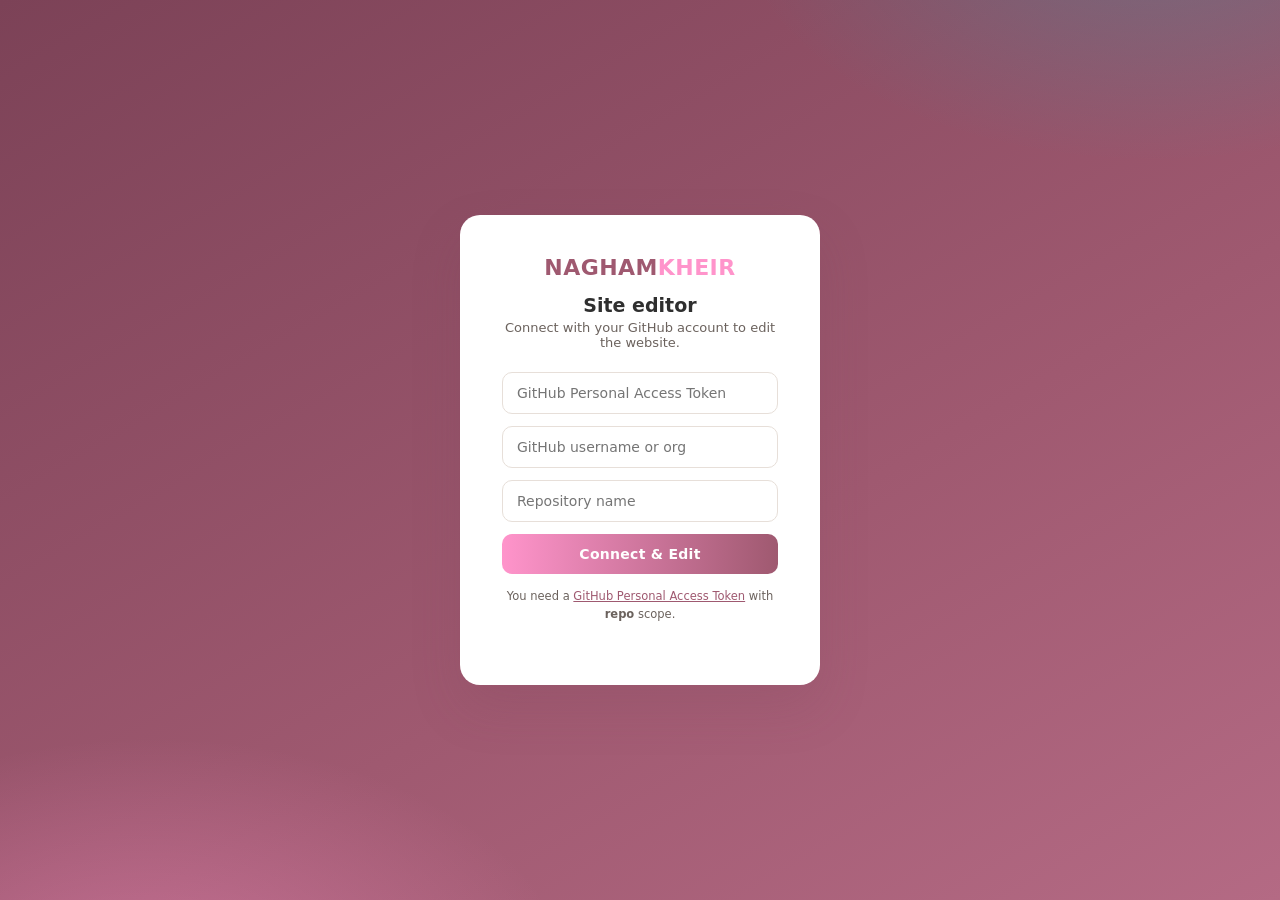
==== commit 12eb376a: "fix: show login screen on GitHub Pages when no credentials saved 🤖 Generated with Codebuff Co-Author" ====
--- a/admin.html
+++ b/admin.html
@@ -1190,7 +1190,11 @@
     /* GitHub Pages mode — use PAT login */
     const viewLink = $("#viewSite");
     if (viewLink) viewLink.href = `https://${gh.owner}.github.io/${gh.repo}/`;
-    if (gh.token && gh.owner && gh.repo) init();
+    if (gh.token && gh.owner && gh.repo) {
+      init();
+    } else {
+      showLogin();
+    }
   }
 });
 </script>
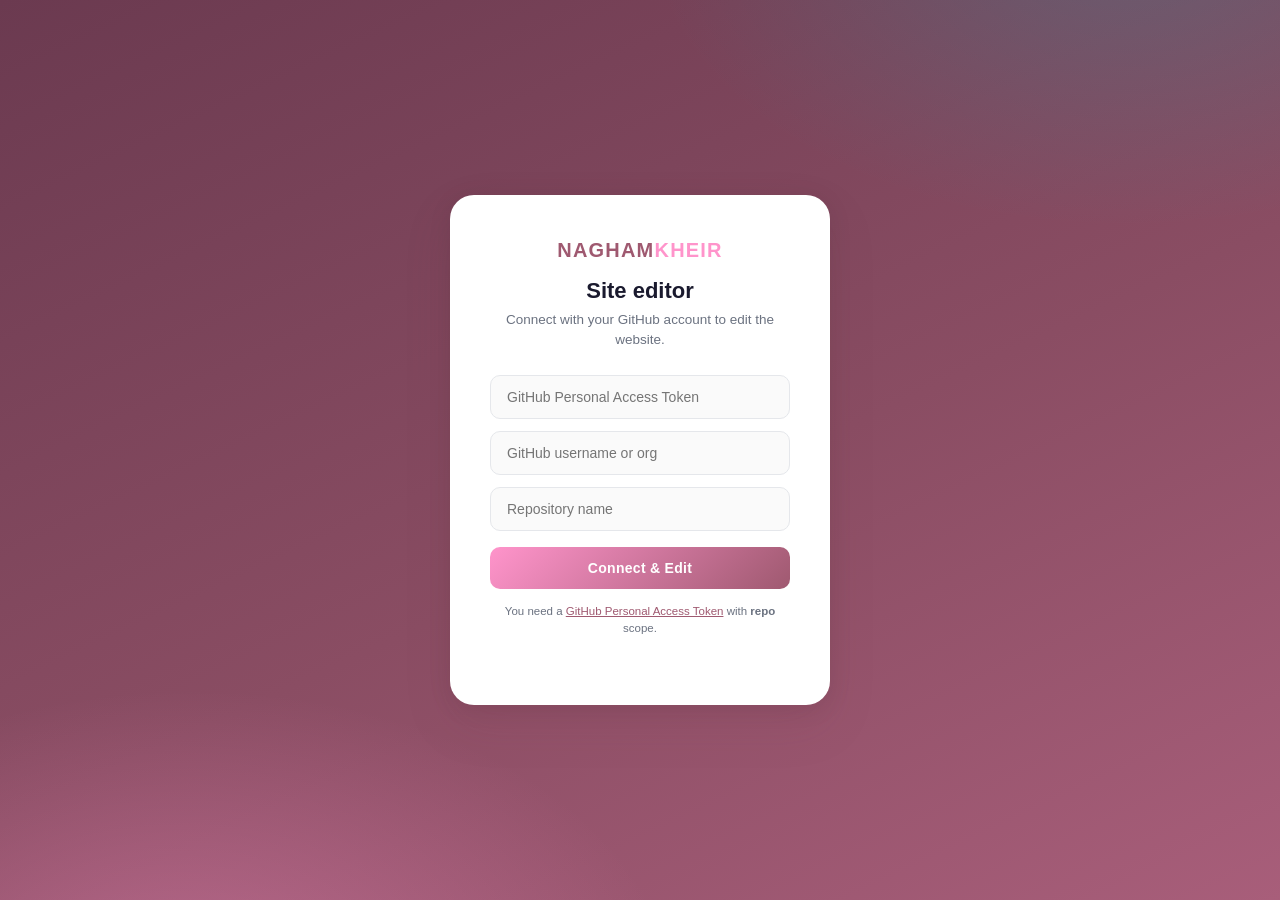
==== commit 02fa6c1a: "fix: auto-export index.html on save, improve admin login flow, modernize backend UI - server.js: aut" ====
--- a/admin.html
+++ b/admin.html
@@ -6,25 +6,26 @@
 <title>Site Editor — Nagham Kheir</title>
 <style>
   :root {
-    --ink: #2f2f2f;
-    --ink-soft: #6b625d;
-    --bg: #f6f1ee;
+    --ink: #1a1a2e;
+    --ink-soft: #6b7280;
+    --bg: #f8f7f4;
     --card: #ffffff;
-    --line: #e7dfd9;
+    --line: #e5e7eb;
     --rose: #9f5970;
     --rose-deep: #7c4257;
     --pink: #ff94cb;
-    --pink-soft: #ffe3f1;
-    --blush: #f6e0dc;
-    --green: #2e9e6b;
-    --red: #c0392b;
-    --radius: 14px;
-    --shadow: 0 8px 24px rgba(124, 66, 87, 0.1);
-    --shadow-lg: 0 22px 50px rgba(124, 66, 87, 0.18);
+    --pink-soft: #fef0f7;
+    --blush: #fdf2f0;
+    --green: #059669;
+    --red: #dc2626;
+    --radius: 16px;
+    --radius-sm: 10px;
+    --shadow: 0 1px 3px rgba(0,0,0,0.06), 0 6px 16px rgba(124, 66, 87, 0.08);
+    --shadow-lg: 0 4px 24px rgba(0,0,0,0.08), 0 20px 48px rgba(124, 66, 87, 0.14);
   }
 
   * { margin: 0; padding: 0; box-sizing: border-box; }
-  body { font-family: system-ui, -apple-system, "Segoe UI", sans-serif; background: var(--bg); color: var(--ink); }
+  body { font-family: -apple-system, BlinkMacSystemFont, "Segoe UI", Roboto, sans-serif; background: var(--bg); color: var(--ink); -webkit-font-smoothing: antialiased; }
 
   button { font-family: inherit; cursor: pointer; }
   input[type=text], textarea, input[type=password] { font-family: inherit; }
@@ -33,130 +34,140 @@
   .login-wrap {
     min-height: 100vh; display: flex; align-items: center; justify-content: center;
     background:
-      radial-gradient(700px 420px at 12% 110%, rgba(255, 148, 203, 0.4), transparent 60%),
-      radial-gradient(700px 420px at 90% -10%, rgba(0, 196, 204, 0.22), transparent 60%),
-      linear-gradient(150deg, #7c4257, #9f5970 60%, #b46a84);
+      radial-gradient(800px 500px at 15% 110%, rgba(255, 148, 203, 0.35), transparent 60%),
+      radial-gradient(800px 500px at 88% -8%, rgba(0, 196, 204, 0.18), transparent 60%),
+      linear-gradient(155deg, #6b3a50, #8a4d63 55%, #a85e7a);
     padding: 20px;
   }
   .login-card {
-    background: #fff; border-radius: 20px; padding: 40px 42px; width: 360px;
+    background: #fff; border-radius: 24px; padding: 44px 40px; width: 380px;
     box-shadow: var(--shadow-lg); text-align: center;
-  }
-  .login-card .logo { font-size: 22px; font-weight: 800; letter-spacing: 0.02em; color: var(--rose); text-transform: uppercase; }
+    animation: cardIn 0.5s cubic-bezier(0.22, 1, 0.36, 1);
+  }
+  @keyframes cardIn { from { opacity: 0; transform: translateY(16px) scale(0.97); } to { opacity: 1; transform: none; } }
+  .login-card .logo { font-size: 20px; font-weight: 800; letter-spacing: 0.06em; color: var(--rose); text-transform: uppercase; }
   .login-card .logo span { color: var(--pink); }
-  .login-card h1 { font-size: 19px; margin: 14px 0 4px; }
-  .login-card p { font-size: 13px; color: var(--ink-soft); margin-bottom: 22px; }
+  .login-card h1 { font-size: 22px; margin: 16px 0 6px; font-weight: 700; color: var(--ink); }
+  .login-card p { font-size: 13.5px; color: var(--ink-soft); margin-bottom: 24px; line-height: 1.5; }
   .login-card input {
-    width: 100%; padding: 12px 14px; border: 1.5px solid var(--line); border-radius: 10px;
-    font-size: 14px; margin-bottom: 12px; outline: none; transition: border-color 0.2s ease;
-  }
-  .login-card input:focus { border-color: var(--pink); }
+    width: 100%; padding: 13px 16px; border: 1.5px solid var(--line); border-radius: var(--radius-sm);
+    font-size: 14px; margin-bottom: 12px; outline: none; transition: border-color 0.2s ease, box-shadow 0.2s ease;
+    background: #fafafa;
+  }
+  .login-card input:focus { border-color: var(--pink); box-shadow: 0 0 0 3px rgba(255, 148, 203, 0.12); background: #fff; }
   .login-card button {
-    width: 100%; padding: 12px; border: 0; border-radius: 10px;
-    background: linear-gradient(90deg, var(--pink), var(--rose)); color: #fff;
-    font-weight: 700; font-size: 14px; letter-spacing: 0.02em;
+    width: 100%; padding: 13px; border: 0; border-radius: var(--radius-sm);
+    background: linear-gradient(135deg, var(--pink), var(--rose)); color: #fff;
+    font-weight: 700; font-size: 14px; letter-spacing: 0.02em; margin-top: 4px;
     transition: transform 0.15s ease, box-shadow 0.2s ease;
   }
-  .login-card button:hover { transform: translateY(-1px); box-shadow: 0 10px 22px rgba(159, 89, 112, 0.35); }
-  .login-err { color: var(--red); font-size: 13px; margin-top: 10px; display: none; }
+  .login-card button:hover { transform: translateY(-1px); box-shadow: 0 8px 20px rgba(159, 89, 112, 0.35); }
+  .login-card button:active { transform: translateY(0); }
+  .login-err { color: var(--red); font-size: 13px; margin-top: 12px; display: none; background: #fef2f2; padding: 10px 14px; border-radius: var(--radius-sm); text-align: left; }
 
   /* ---------------- layout ---------------- */
   .app { display: flex; min-height: 100vh; }
 
   aside {
-    width: 244px; flex: 0 0 244px;
-    background: linear-gradient(180deg, #24201f, #1c1918);
+    width: 252px; flex: 0 0 252px;
+    background: linear-gradient(180deg, #1a1a2e, #16162b);
     color: #fff; display: flex; flex-direction: column;
     position: sticky; top: 0; height: 100vh;
   }
-  aside .brand { padding: 22px 22px 16px; font-size: 17px; font-weight: 800; letter-spacing: 0.02em; text-transform: uppercase; }
+  aside .brand { padding: 24px 22px 18px; font-size: 17px; font-weight: 800; letter-spacing: 0.03em; text-transform: uppercase; }
   aside .brand span { color: var(--pink); }
-  aside .brand small { display: block; font-size: 11px; font-weight: 500; letter-spacing: 0.12em; color: rgba(255,255,255,0.45); text-transform: uppercase; margin-top: 3px; }
-  aside nav { flex: 1; overflow-y: auto; padding: 6px 10px; }
+  aside .brand small { display: block; font-size: 10.5px; font-weight: 500; letter-spacing: 0.14em; color: rgba(255,255,255,0.35); text-transform: uppercase; margin-top: 4px; }
+  aside nav { flex: 1; overflow-y: auto; padding: 4px 10px; }
   aside nav button {
     display: flex; align-items: center; gap: 10px; width: 100%; text-align: left;
-    background: none; border: 0; color: rgba(255,255,255,0.72);
-    font-size: 13.5px; padding: 9px 12px; border-radius: 9px; cursor: pointer;
+    background: none; border: 0; color: rgba(255,255,255,0.6);
+    font-size: 13px; font-weight: 500; padding: 10px 14px; border-radius: 10px; cursor: pointer;
     transition: background 0.15s ease, color 0.15s ease;
   }
-  aside nav button::before { content: ""; width: 7px; height: 7px; border-radius: 50%; background: rgba(255,255,255,0.28); flex: 0 0 auto; }
-  aside nav button:hover { background: rgba(255,255,255,0.07); color: #fff; }
-  aside nav button.active { background: rgba(255,148,203,0.16); color: #fff; }
-  aside nav button.active::before { background: var(--pink); box-shadow: 0 0 0 3px rgba(255,148,203,0.25); }
-  aside .side-actions { padding: 14px 12px 18px; border-top: 1px solid rgba(255,255,255,0.09); display: grid; gap: 8px; }
+  aside nav button::before { content: ""; width: 6px; height: 6px; border-radius: 50%; background: rgba(255,255,255,0.2); flex: 0 0 auto; transition: background 0.15s ease; }
+  aside nav button:hover { background: rgba(255,255,255,0.06); color: rgba(255,255,255,0.9); }
+  aside nav button.active { background: rgba(255,148,203,0.14); color: #fff; font-weight: 600; }
+  aside nav button.active::before { background: var(--pink); box-shadow: 0 0 0 3px rgba(255,148,203,0.2); }
+  aside .side-actions { padding: 14px 12px 18px; border-top: 1px solid rgba(255,255,255,0.07); display: grid; gap: 8px; }
   aside .side-actions a, aside .side-actions button {
     display: flex; align-items: center; justify-content: center; gap: 8px;
-    font-size: 12.5px; font-weight: 600; padding: 10px; border-radius: 9px;
-    border: 1px solid rgba(255,255,255,0.18); color: rgba(255,255,255,0.85);
+    font-size: 12px; font-weight: 600; padding: 10px; border-radius: 10px;
+    border: 1px solid rgba(255,255,255,0.12); color: rgba(255,255,255,0.75);
     background: transparent; text-decoration: none; transition: background 0.15s ease;
   }
-  aside .side-actions a:hover, aside .side-actions button:hover { background: rgba(255,255,255,0.08); }
-  aside .side-actions .primary { background: var(--pink); border-color: var(--pink); color: var(--rose-deep); font-weight: 700; }
-  aside .side-actions .primary:hover { background: #ffa6d6; }
+  aside .side-actions a:hover, aside .side-actions button:hover { background: rgba(255,255,255,0.07); }
+  aside .side-actions .primary { background: rgba(255,148,203,0.18); border-color: rgba(255,148,203,0.3); color: var(--pink); font-weight: 700; }
+  aside .side-actions .primary:hover { background: rgba(255,148,203,0.26); }
 
   .main { flex: 1; min-width: 0; display: flex; flex-direction: column; }
 
   .topbar {
     position: sticky; top: 0; z-index: 20;
     display: flex; align-items: center; gap: 16px;
-    padding: 16px 30px;
-    background: rgba(255,255,255,0.86); backdrop-filter: blur(10px);
+    padding: 16px 32px;
+    background: rgba(255,255,255,0.82); backdrop-filter: blur(12px);
     border-bottom: 1px solid var(--line);
   }
-  .topbar .crumbs { font-size: 12px; color: var(--ink-soft); letter-spacing: 0.04em; text-transform: uppercase; font-weight: 600; }
+  .topbar .crumbs { font-size: 11px; color: var(--ink-soft); letter-spacing: 0.06em; text-transform: uppercase; font-weight: 600; }
   .topbar h2 { font-size: 20px; font-weight: 700; }
   .topbar .spacer { flex: 1; }
   .dirty-chip {
     font-size: 12px; font-weight: 600; color: var(--rose);
-    background: var(--pink-soft); padding: 6px 12px; border-radius: 999px;
+    background: var(--pink-soft); padding: 6px 14px; border-radius: 999px;
     opacity: 0; transition: opacity 0.2s ease; display: inline-flex; align-items: center; gap: 6px;
   }
   .dirty-chip.show { opacity: 1; }
-  .dirty-chip::before { content: "●"; font-size: 9px; }
+  .dirty-chip::before { content: "●"; font-size: 8px; }
   .btn-save {
     display: inline-flex; align-items: center; gap: 8px;
-    background: linear-gradient(90deg, var(--rose), var(--rose-deep));
-    color: #fff; border: 0; border-radius: 10px;
-    font-size: 13.5px; font-weight: 700; padding: 11px 22px;
-    box-shadow: 0 8px 20px rgba(159, 89, 112, 0.3);
+    background: linear-gradient(135deg, var(--rose), var(--rose-deep));
+    color: #fff; border: 0; border-radius: var(--radius-sm);
+    font-size: 13px; font-weight: 700; padding: 11px 22px;
+    box-shadow: 0 4px 14px rgba(159, 89, 112, 0.3);
     transition: transform 0.15s ease, box-shadow 0.2s ease, opacity 0.2s ease;
   }
-  .btn-save:hover { transform: translateY(-1px); box-shadow: 0 12px 26px rgba(159, 89, 112, 0.4); }
+  .btn-save:hover { transform: translateY(-1px); box-shadow: 0 8px 22px rgba(159, 89, 112, 0.4); }
   .btn-save:disabled { opacity: 0.55; cursor: default; transform: none; }
-  .btn-save.ok { background: linear-gradient(90deg, var(--green), #1f7a50); }
-  .kbd { font-size: 11px; color: rgba(255,255,255,0.7); border: 1px solid rgba(255,255,255,0.35); border-radius: 5px; padding: 2px 6px; }
+  .btn-save.ok { background: linear-gradient(135deg, var(--green), #047857); box-shadow: 0 4px 14px rgba(5, 150, 105, 0.3); }
+  .kbd { font-size: 10.5px; color: rgba(255,255,255,0.6); border: 1px solid rgba(255,255,255,0.3); border-radius: 5px; padding: 2px 7px; }
   .icon-btn {
-    width: 38px; height: 38px; border-radius: 10px; border: 1px solid var(--line);
+    width: 38px; height: 38px; border-radius: var(--radius-sm); border: 1px solid var(--line);
     background: #fff; color: var(--ink-soft); font-size: 16px;
     display: inline-flex; align-items: center; justify-content: center;
     transition: background 0.15s ease, color 0.15s ease;
   }
   .icon-btn:hover { background: var(--blush); color: var(--rose); }
 
-  .content { padding: 30px; max-width: 900px; width: 100%; }
-
-  .section-desc { font-size: 13.5px; color: var(--ink-soft); margin: -8px 0 22px; }
-
-  .card { background: var(--card); border: 1px solid var(--line); border-radius: var(--radius); padding: 26px; margin-bottom: 18px; box-shadow: var(--shadow); }
-  .card h3 { font-size: 14px; font-weight: 700; letter-spacing: 0.06em; text-transform: uppercase; color: var(--rose); margin-bottom: 18px; display: flex; align-items: center; gap: 8px; }
+  .content { padding: 32px; max-width: 920px; width: 100%; }
+
+  .section-desc { font-size: 13.5px; color: var(--ink-soft); margin: -8px 0 24px; }
+
+  .card {
+    background: var(--card); border: 1px solid var(--line); border-radius: var(--radius); padding: 28px;
+    margin-bottom: 20px; box-shadow: var(--shadow);
+  }
+  .card h3 {
+    font-size: 12px; font-weight: 700; letter-spacing: 0.1em; text-transform: uppercase;
+    color: var(--rose); margin-bottom: 20px; display: flex; align-items: center; gap: 10px;
+  }
   .card h3::after { content: ""; flex: 1; height: 1px; background: var(--line); }
 
   .field { margin-bottom: 18px; }
   .field:last-child { margin-bottom: 0; }
-  .field label { display: block; font-size: 12.5px; font-weight: 600; color: var(--ink-soft); margin-bottom: 7px; }
+  .field label { display: block; font-size: 12px; font-weight: 600; color: var(--ink-soft); margin-bottom: 7px; letter-spacing: 0.01em; }
   .field input[type=text], .field textarea {
-    width: 100%; padding: 11px 13px; font-size: 14px;
-    border: 1.5px solid var(--line); border-radius: 10px; background: #fff;
-    outline: none; transition: border-color 0.2s ease, box-shadow 0.2s ease;
-  }
-  .field input[type=text]:focus, .field textarea:focus { border-color: var(--pink); box-shadow: 0 0 0 3px rgba(255,148,203,0.15); }
+    width: 100%; padding: 11px 14px; font-size: 14px;
+    border: 1.5px solid var(--line); border-radius: var(--radius-sm); background: #fafafa;
+    outline: none; transition: border-color 0.2s ease, box-shadow 0.2s ease, background 0.2s ease;
+  }
+  .field input[type=text]:focus, .field textarea:focus { border-color: var(--pink); box-shadow: 0 0 0 3px rgba(255,148,203,0.1); background: #fff; }
   .field textarea { min-height: 96px; resize: vertical; line-height: 1.55; }
-  .hint { font-size: 11.5px; color: #a49b95; margin-top: 5px; }
+  .hint { font-size: 11.5px; color: #9ca3af; margin-top: 5px; }
 
   .file-row { display: flex; align-items: center; gap: 12px; }
   .file-row input[type=text] { flex: 1; }
   .file-row .preview {
-    width: 54px; height: 54px; border-radius: 10px; object-fit: cover;
+    width: 54px; height: 54px; border-radius: var(--radius-sm); object-fit: cover;
     background: var(--blush); flex: 0 0 auto; border: 1px solid var(--line);
     visibility: hidden;
   }
@@ -169,40 +180,40 @@
   }
   .btn {
     display: inline-flex; align-items: center; justify-content: center; gap: 6px;
-    font-size: 12.5px; font-weight: 600; padding: 9px 15px; border-radius: 9px;
+    font-size: 12px; font-weight: 600; padding: 9px 16px; border-radius: var(--radius-sm);
     border: 1.5px solid var(--line); background: #fff; color: var(--ink);
-    transition: border-color 0.15s ease, background 0.15s ease;
+    transition: border-color 0.15s ease, background 0.15s ease, box-shadow 0.15s ease;
   }
   .btn:hover { border-color: var(--pink); background: var(--pink-soft); }
-  .btn.small { padding: 6px 11px; font-size: 12px; }
+  .btn.small { padding: 7px 12px; font-size: 11.5px; }
   .btn.ghost-danger { color: var(--red); border-color: var(--line); background: transparent; }
-  .btn.ghost-danger:hover { border-color: var(--red); background: #fdf0ee; }
-
-  .list-editor { border: 1.5px dashed var(--line); border-radius: 12px; padding: 18px; margin-bottom: 16px; background: rgba(246, 241, 238, 0.5); }
-  .list-editor > h4 { font-size: 12px; font-weight: 700; letter-spacing: 0.08em; text-transform: uppercase; color: var(--ink-soft); margin-bottom: 14px; }
-  .list-item { border: 1px solid var(--line); background: #fff; border-radius: 12px; padding: 16px; margin-bottom: 12px; }
+  .btn.ghost-danger:hover { border-color: var(--red); background: #fef2f2; }
+
+  .list-editor { border: 1.5px dashed var(--line); border-radius: 14px; padding: 20px; margin-bottom: 16px; background: rgba(248, 247, 244, 0.6); }
+  .list-editor > h4 { font-size: 11px; font-weight: 700; letter-spacing: 0.1em; text-transform: uppercase; color: var(--ink-soft); margin-bottom: 14px; }
+  .list-item { border: 1px solid var(--line); background: #fff; border-radius: 12px; padding: 18px; margin-bottom: 12px; box-shadow: 0 1px 3px rgba(0,0,0,0.03); }
   .list-item:last-child { margin-bottom: 0; }
   .item-head { display: flex; align-items: center; gap: 8px; margin-bottom: 12px; }
   .item-head .item-title { font-size: 13px; font-weight: 700; color: var(--rose); flex: 1; min-width: 0; overflow: hidden; text-overflow: ellipsis; white-space: nowrap; }
-  .item-head .move { width: 28px; height: 28px; border-radius: 8px; border: 1px solid var(--line); background: #fff; color: var(--ink-soft); font-size: 13px; line-height: 1; }
+  .item-head .move { width: 30px; height: 30px; border-radius: 8px; border: 1px solid var(--line); background: #fff; color: var(--ink-soft); font-size: 13px; line-height: 1; transition: border-color 0.15s ease, color 0.15s ease; }
   .item-head .move:hover:not(:disabled) { border-color: var(--pink); color: var(--rose); }
-  .item-head .move:disabled { opacity: 0.3; cursor: default; }
-  .item-fields { display: grid; grid-template-columns: 1fr 1fr; gap: 12px 16px; }
+  .item-head .move:disabled { opacity: 0.25; cursor: default; }
+  .item-fields { display: grid; grid-template-columns: 1fr 1fr; gap: 12px 18px; }
   .item-fields .full { grid-column: 1 / -1; }
   .add { margin-top: 14px; border-style: dashed; color: var(--rose); }
   .add:hover { border-color: var(--rose); background: var(--pink-soft); }
 
   .toast {
-    position: fixed; bottom: 26px; right: 26px; z-index: 100;
-    background: var(--ink); color: #fff; padding: 13px 22px; border-radius: 12px;
+    position: fixed; bottom: 28px; right: 28px; z-index: 100;
+    background: var(--ink); color: #fff; padding: 14px 24px; border-radius: 14px;
     font-size: 13.5px; display: flex; align-items: center; gap: 10px;
-    box-shadow: 0 16px 40px rgba(0,0,0,0.3);
+    box-shadow: 0 12px 32px rgba(0,0,0,0.25);
     opacity: 0; transform: translateY(10px); transition: all 0.25s ease; pointer-events: none;
   }
   .toast.show { opacity: 1; transform: translateY(0); }
   .toast.ok { background: var(--green); }
   .toast.err { background: var(--red); }
-  .toast::before { content: "✓"; font-weight: 800; }
+  .toast::before { content: "✓"; font-weight: 800; font-size: 15px; }
   .toast.err::before { content: "!"; }
   .toast.info::before { content: ""; }
 
@@ -212,7 +223,7 @@
     .app { flex-direction: column; }
     aside { width: 100%; flex: none; height: auto; position: static; }
     aside nav { display: flex; flex-wrap: wrap; padding: 8px; }
-    aside nav button { width: auto; flex: 1 1 30%; justify-content: center; text-align: center; padding: 8px 6px; font-size: 12.5px; }
+    aside nav button { width: auto; flex: 1 1 30%; justify-content: center; text-align: center; padding: 8px 6px; font-size: 12px; }
     aside nav button::before { display: none; }
     aside .side-actions { flex-direction: row; }
     .topbar { padding: 12px 16px; flex-wrap: wrap; }
@@ -453,6 +464,87 @@
   t._h = setTimeout(() => (t.className = "toast"), 2600);
 }
 
+/* ---------------- client-side template engine (for GitHub-mode export) ---------------- */
+
+function tplEsc(s) {
+  return String(s).replace(/&/g, "&amp;").replace(/</g, "&lt;").replace(/>/g, "&gt;").replace(/"/g, "&quot;").replace(/'/g, "&#39;");
+}
+
+function tplTokenize(tpl) {
+  const re = /{{([^}]+)}}/g;
+  const stack = [{ type: "root", children: [] }];
+  let last = 0, m;
+  while ((m = re.exec(tpl))) {
+    if (m.index > last) stack[stack.length - 1].children.push({ type: "text", text: tpl.slice(last, m.index) });
+    const tok = m[1].trim();
+    if (tok.startsWith("/")) {
+      const name = tok.slice(1).trim();
+      const top = stack[stack.length - 1];
+      const isIfClose = top.type === "block" && top.name.startsWith("if ") && name === "if";
+      if (top.type === "block" && (top.name === name || isIfClose)) stack.pop();
+      else throw new Error("Mismatched template close: " + name);
+    } else if (tok.startsWith("#") || tok.startsWith("^")) {
+      const node = { type: "block", kind: tok[0], name: tok.slice(1).trim(), children: [] };
+      stack[stack.length - 1].children.push(node);
+      stack.push(node);
+    } else {
+      stack[stack.length - 1].children.push({ type: "token", value: tok });
+    }
+    last = m.index + m[0].length;
+  }
+  if (last < tpl.length) stack[stack.length - 1].children.push({ type: "text", text: tpl.slice(last) });
+  return stack[0].children;
+}
+
+function tplResolve(pathStr, ctxStack) {
+  if (pathStr === "." || pathStr === "this") return ctxStack[ctxStack.length - 1];
+  const parts = pathStr.split(".").map((p) => p.trim());
+  for (let i = ctxStack.length - 1; i >= 0; i--) {
+    let cur = ctxStack[i], ok = true;
+    for (const p of parts) {
+      if (cur == null || !(p in Object(cur))) { ok = false; break; }
+      cur = cur[p];
+    }
+    if (ok) return cur;
+  }
+  return undefined;
+}
+
+function tplEvalNodes(nodes, ctxStack, out) {
+  for (const n of nodes) {
+    if (n.type === "text") { out.push(n.text); }
+    else if (n.type === "token") {
+      const [pathStr, flag] = n.value.split("|").map((s) => s.trim());
+      let v = tplResolve(pathStr, ctxStack);
+      if (v == null) v = "";
+      out.push(flag === "raw" ? String(v) : tplEsc(v));
+    } else if (n.type === "block") {
+      if (n.kind === "#") {
+        if (n.name.startsWith("if ")) {
+          const cond = tplResolve(n.name.slice(3).trim(), ctxStack);
+          if (cond) tplEvalNodes(n.children, ctxStack, out);
+          continue;
+        }
+        const v = tplResolve(n.name, ctxStack);
+        if (Array.isArray(v)) {
+          v.forEach((item, idx) => tplEvalNodes(n.children, ctxStack.concat([{ __index: idx, __first: idx === 0 }, item]), out));
+        } else if (v) { tplEvalNodes(n.children, ctxStack.concat([v]), out); }
+      } else if (n.kind === "^") {
+        const v = tplResolve(n.name, ctxStack);
+        const empty = v == null || v === "" || (Array.isArray(v) && v.length === 0);
+        if (empty) tplEvalNodes(n.children, ctxStack, out);
+      }
+    }
+  }
+}
+
+function tplRender(templateText, data) {
+  const nodes = tplTokenize(templateText);
+  const out = [];
+  tplEvalNodes(nodes, [data], out);
+  return out.join("");
+}
+
 /* ---------------- GitHub API config ---------------- */
 
 const gh = {
@@ -1066,14 +1158,7 @@
   $("#appView").style.display = "flex";
 }
 
-/* Try local server first, fall back to login screen */
-async function detectMode() {
-  try {
-    const r = await fetch("/api/content", { signal: AbortSignal.timeout(2000) });
-    if (r.ok || r.status === 401) return "server";
-  } catch (_) {}
-  return "github";
-}
+/* (mode detection is handled inline in the startup IIFE below) */
 
 async function init() {
   try {
@@ -1104,6 +1189,7 @@
     await ghValidate();
   } catch (e) {
     gh.token = ""; gh.owner = ""; gh.repo = "";
+    $("#loginErr").textContent = "Invalid token or cannot reach GitHub. Check your credentials.";
     $("#loginErr").style.display = "block";
     return;
   }
@@ -1112,6 +1198,9 @@
   localStorage.setItem("gh_owner", owner);
   localStorage.setItem("gh_repo", repo);
   $("#loginErr").style.display = "none";
+  /* Update the view-site link */
+  const viewLink = $("#viewSite");
+  if (viewLink) viewLink.href = `https://${owner}.github.io/${repo}/`;
   await init();
 });
 $("#ghRepo").addEventListener("keydown", (e) => { if (e.key === "Enter") $("#loginBtn").click(); });
@@ -1124,6 +1213,21 @@
       headers: { "Content-Type": "application/json" },
       body: JSON.stringify(content),
     });
+    /* In GitHub mode, also export the rendered index.html so the live site updates */
+    if (gh.token) {
+      try {
+        toast("Exporting index.html…", "info");
+        const { content: tplText, sha: tplSha } = await ghRead("index.template.html");
+        const rendered = tplRender(tplText, content);
+        let indexSha = null;
+        try { const r = await ghRead("index.html"); indexSha = r.sha; } catch (_) {}
+        await ghWrite("index.html", rendered, indexSha, "Auto-export index.html from content.json");
+      } catch (e) {
+        toast("Content saved but export failed: " + e.message, "err");
+        clearDirty();
+        return;
+      }
+    }
     clearDirty();
     toast("Saved — the site will update shortly", "ok");
   } catch (e) {
@@ -1146,57 +1250,88 @@
   showLogin();
 });
 
-/* Auto-fill saved credentials */
+/* Auto-fill saved GitHub credentials */
 if (gh.token && gh.owner && gh.repo) {
   $("#ghToken").value = gh.token;
   $("#ghOwner").value = gh.owner;
   $("#ghRepo").value = gh.repo;
 }
 
-detectMode().then((mode) => {
+/* ---- mode detection & startup ---- */
+(async function startup() {
+  /* Detect whether a local server is running */
+  let mode = "github";
+  try {
+    const r = await fetch("/api/content", { signal: AbortSignal.timeout(2000) });
+    if (r.ok || r.status === 401) mode = "server";
+  } catch (_) {}
+
+  const card = $(".login-card");
+
   if (mode === "server") {
-    /* Local server available — use password login */
-    document.querySelector(".login-card h1").textContent = "Site editor";
-    document.querySelector(".login-card p").textContent = "Enter the admin password to edit the website.";
-    document.querySelector(".login-card form, .login-card")?.querySelectorAll("input").forEach((i) => i.style.display = "none");
-    /* Show password field, hide gh fields */
+    /* ---- Server mode: password login ---- */
+    card.querySelector("h1").textContent = "Site editor";
+    card.querySelector("p").textContent = "Enter the admin password to edit the website.";
+    /* Hide all GitHub-specific inputs */
+    $("#ghToken").style.display = "none";
+    $("#ghOwner").style.display = "none";
+    $("#ghRepo").style.display = "none";
+    /* Hide the hint about GitHub tokens */
+    const hint = card.querySelector("p:last-of-type");
+    if (hint && hint.textContent.includes("GitHub")) hint.style.display = "none";
+    /* Create or show password field */
     let pwField = $("#pw");
     if (!pwField) {
       pwField = document.createElement("input");
-      pwField.type = "password"; pwField.id = "pw"; pwField.placeholder = "Password"; pwField.autocomplete = "current-password";
+      pwField.type = "password"; pwField.id = "pw";
+      pwField.placeholder = "Password"; pwField.autocomplete = "current-password";
       $("#ghToken").parentNode.insertBefore(pwField, $("#ghToken"));
     }
     pwField.style.display = "";
-    $("#ghToken").style.display = "none";
-    $("#ghOwner").style.display = "none";
-    $("#ghRepo").style.display = "none";
-    /* Override login to use server password */
+    pwField.focus();
+    /* Override login button for server password */
     $("#loginBtn").onclick = async () => {
+      const pw = pwField.value.trim();
+      if (!pw) {
+        $("#loginErr").textContent = "Please enter the password.";
+        $("#loginErr").style.display = "block";
+        return;
+      }
       try {
         await api("/api/login", {
           method: "POST",
           headers: { "Content-Type": "application/json" },
-          body: JSON.stringify({ password: pwField.value }),
+          body: JSON.stringify({ password: pw }),
         });
         pwField.value = "";
         $("#loginErr").style.display = "none";
         await init();
       } catch (e) {
+        $("#loginErr").textContent = "Wrong password. Try again.";
         $("#loginErr").style.display = "block";
       }
     };
     pwField.addEventListener("keydown", (e) => { if (e.key === "Enter") $("#loginBtn").click(); });
+    /* If the server session cookie is still valid, auto-login */
+    try {
+      await init();
+    } catch (_) { /* show login form */ }
   } else {
-    /* GitHub Pages mode — use PAT login */
+    /* ---- GitHub Pages mode: token login ---- */
     const viewLink = $("#viewSite");
-    if (viewLink) viewLink.href = `https://${gh.owner}.github.io/${gh.repo}/`;
+    if (viewLink && gh.owner && gh.repo) viewLink.href = `https://${gh.owner}.github.io/${gh.repo}/`;
+    /* Focus the first empty field */
+    if (!gh.token) $("#ghToken").focus();
+    else if (!gh.owner) $("#ghOwner").focus();
+    else if (!gh.repo) $("#ghRepo").focus();
+    /* Auto-login if all credentials are stored */
     if (gh.token && gh.owner && gh.repo) {
-      init();
+      await init();
     } else {
       showLogin();
     }
   }
-});
+})();
 </script>
 </body>
 </html>
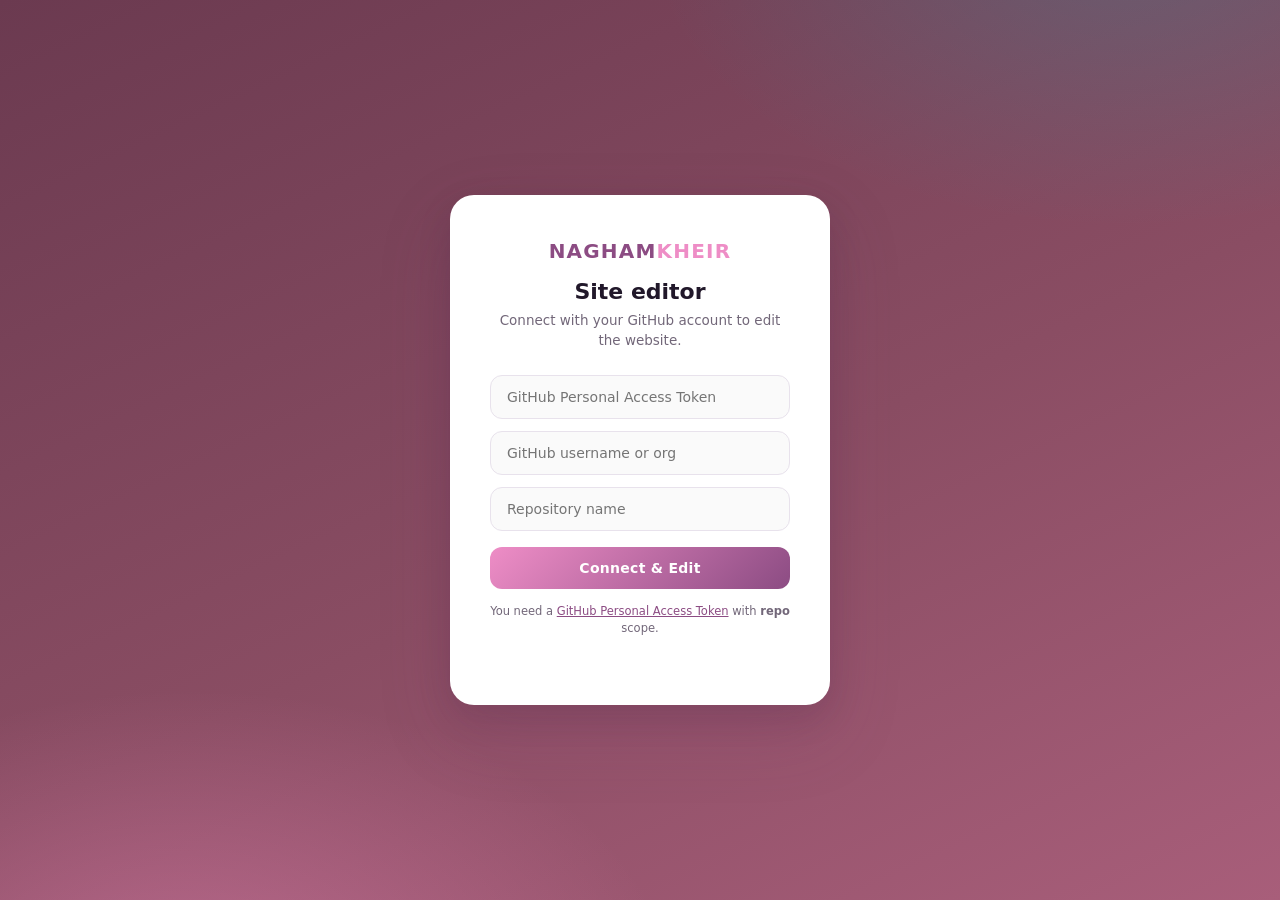
==== commit 0eef5565: "Refresh admin dashboard and preserve result image sizing" ====
--- a/admin.html
+++ b/admin.html
@@ -6,26 +6,26 @@
 <title>Site Editor — Nagham Kheir</title>
 <style>
   :root {
-    --ink: #1a1a2e;
-    --ink-soft: #6b7280;
-    --bg: #f8f7f4;
+    --ink: #21182a;
+    --ink-soft: #726779;
+    --bg: #f5f3f8;
     --card: #ffffff;
-    --line: #e5e7eb;
-    --rose: #9f5970;
-    --rose-deep: #7c4257;
-    --pink: #ff94cb;
-    --pink-soft: #fef0f7;
-    --blush: #fdf2f0;
+    --line: #e8e2ec;
+    --rose: #8c4c83;
+    --rose-deep: #64335f;
+    --pink: #ee8dc6;
+    --pink-soft: #fff0fa;
+    --blush: #fbf4fc;
     --green: #059669;
     --red: #dc2626;
-    --radius: 16px;
-    --radius-sm: 10px;
-    --shadow: 0 1px 3px rgba(0,0,0,0.06), 0 6px 16px rgba(124, 66, 87, 0.08);
-    --shadow-lg: 0 4px 24px rgba(0,0,0,0.08), 0 20px 48px rgba(124, 66, 87, 0.14);
+    --radius: 20px;
+    --radius-sm: 12px;
+    --shadow: 0 2px 8px rgba(41, 25, 49, 0.04), 0 14px 36px rgba(93, 50, 92, 0.07);
+    --shadow-lg: 0 12px 34px rgba(36, 20, 45, 0.12), 0 28px 72px rgba(116, 55, 104, 0.18);
   }
 
   * { margin: 0; padding: 0; box-sizing: border-box; }
-  body { font-family: -apple-system, BlinkMacSystemFont, "Segoe UI", Roboto, sans-serif; background: var(--bg); color: var(--ink); -webkit-font-smoothing: antialiased; }
+  body { font-family: Inter, ui-sans-serif, system-ui, -apple-system, BlinkMacSystemFont, "Segoe UI", sans-serif; background: var(--bg); color: var(--ink); -webkit-font-smoothing: antialiased; }
 
   button { font-family: inherit; cursor: pointer; }
   input[type=text], textarea, input[type=password] { font-family: inherit; }
@@ -70,23 +70,23 @@
 
   aside {
     width: 252px; flex: 0 0 252px;
-    background: linear-gradient(180deg, #1a1a2e, #16162b);
+    background: linear-gradient(165deg, #2e1a39, #201427 58%, #341b3c);
     color: #fff; display: flex; flex-direction: column;
     position: sticky; top: 0; height: 100vh;
   }
-  aside .brand { padding: 24px 22px 18px; font-size: 17px; font-weight: 800; letter-spacing: 0.03em; text-transform: uppercase; }
+  aside .brand { padding: 30px 24px 24px; font-size: 17px; font-weight: 800; letter-spacing: 0.03em; text-transform: uppercase; }
   aside .brand span { color: var(--pink); }
   aside .brand small { display: block; font-size: 10.5px; font-weight: 500; letter-spacing: 0.14em; color: rgba(255,255,255,0.35); text-transform: uppercase; margin-top: 4px; }
-  aside nav { flex: 1; overflow-y: auto; padding: 4px 10px; }
+  aside nav { flex: 1; overflow-y: auto; padding: 4px 12px; }
   aside nav button {
     display: flex; align-items: center; gap: 10px; width: 100%; text-align: left;
     background: none; border: 0; color: rgba(255,255,255,0.6);
-    font-size: 13px; font-weight: 500; padding: 10px 14px; border-radius: 10px; cursor: pointer;
-    transition: background 0.15s ease, color 0.15s ease;
+    font-size: 13px; font-weight: 600; padding: 11px 14px; border-radius: 11px; cursor: pointer;
+    transition: background 0.18s ease, color 0.18s ease, transform 0.18s ease;
   }
   aside nav button::before { content: ""; width: 6px; height: 6px; border-radius: 50%; background: rgba(255,255,255,0.2); flex: 0 0 auto; transition: background 0.15s ease; }
-  aside nav button:hover { background: rgba(255,255,255,0.06); color: rgba(255,255,255,0.9); }
-  aside nav button.active { background: rgba(255,148,203,0.14); color: #fff; font-weight: 600; }
+  aside nav button:hover { background: rgba(255,255,255,0.08); color: rgba(255,255,255,0.95); transform: translateX(2px); }
+  aside nav button.active { background: linear-gradient(90deg, rgba(238,141,198,0.28), rgba(238,141,198,0.1)); color: #fff; font-weight: 700; }
   aside nav button.active::before { background: var(--pink); box-shadow: 0 0 0 3px rgba(255,148,203,0.2); }
   aside .side-actions { padding: 14px 12px 18px; border-top: 1px solid rgba(255,255,255,0.07); display: grid; gap: 8px; }
   aside .side-actions a, aside .side-actions button {
@@ -104,12 +104,12 @@
   .topbar {
     position: sticky; top: 0; z-index: 20;
     display: flex; align-items: center; gap: 16px;
-    padding: 16px 32px;
-    background: rgba(255,255,255,0.82); backdrop-filter: blur(12px);
+    min-height: 80px; padding: 16px 40px;
+    background: rgba(245,243,248,0.84); backdrop-filter: blur(18px);
     border-bottom: 1px solid var(--line);
   }
   .topbar .crumbs { font-size: 11px; color: var(--ink-soft); letter-spacing: 0.06em; text-transform: uppercase; font-weight: 600; }
-  .topbar h2 { font-size: 20px; font-weight: 700; }
+  .topbar h2 { font-size: 22px; font-weight: 750; letter-spacing: -0.03em; }
   .topbar .spacer { flex: 1; }
   .dirty-chip {
     font-size: 12px; font-weight: 600; color: var(--rose);
@@ -122,7 +122,7 @@
     display: inline-flex; align-items: center; gap: 8px;
     background: linear-gradient(135deg, var(--rose), var(--rose-deep));
     color: #fff; border: 0; border-radius: var(--radius-sm);
-    font-size: 13px; font-weight: 700; padding: 11px 22px;
+    font-size: 13px; font-weight: 700; padding: 12px 20px;
     box-shadow: 0 4px 14px rgba(159, 89, 112, 0.3);
     transition: transform 0.15s ease, box-shadow 0.2s ease, opacity 0.2s ease;
   }
@@ -138,17 +138,17 @@
   }
   .icon-btn:hover { background: var(--blush); color: var(--rose); }
 
-  .content { padding: 32px; max-width: 920px; width: 100%; }
-
-  .section-desc { font-size: 13.5px; color: var(--ink-soft); margin: -8px 0 24px; }
+  .content { padding: 42px 40px 56px; max-width: 1040px; width: 100%; }
+
+  .section-desc { font-size: 14px; color: var(--ink-soft); margin: -8px 0 28px; line-height: 1.55; }
 
   .card {
-    background: var(--card); border: 1px solid var(--line); border-radius: var(--radius); padding: 28px;
-    margin-bottom: 20px; box-shadow: var(--shadow);
+    background: var(--card); border: 1px solid rgba(232, 226, 236, 0.9); border-radius: var(--radius); padding: 30px;
+    margin-bottom: 22px; box-shadow: var(--shadow);
   }
   .card h3 {
     font-size: 12px; font-weight: 700; letter-spacing: 0.1em; text-transform: uppercase;
-    color: var(--rose); margin-bottom: 20px; display: flex; align-items: center; gap: 10px;
+    color: var(--rose); margin-bottom: 22px; display: flex; align-items: center; gap: 10px;
   }
   .card h3::after { content: ""; flex: 1; height: 1px; background: var(--line); }
 
@@ -156,8 +156,8 @@
   .field:last-child { margin-bottom: 0; }
   .field label { display: block; font-size: 12px; font-weight: 600; color: var(--ink-soft); margin-bottom: 7px; letter-spacing: 0.01em; }
   .field input[type=text], .field textarea {
-    width: 100%; padding: 11px 14px; font-size: 14px;
-    border: 1.5px solid var(--line); border-radius: var(--radius-sm); background: #fafafa;
+    width: 100%; padding: 12px 14px; font-size: 14px;
+    border: 1.5px solid var(--line); border-radius: var(--radius-sm); background: #fcfbfd;
     outline: none; transition: border-color 0.2s ease, box-shadow 0.2s ease, background 0.2s ease;
   }
   .field input[type=text]:focus, .field textarea:focus { border-color: var(--pink); box-shadow: 0 0 0 3px rgba(255,148,203,0.1); background: #fff; }
@@ -189,9 +189,9 @@
   .btn.ghost-danger { color: var(--red); border-color: var(--line); background: transparent; }
   .btn.ghost-danger:hover { border-color: var(--red); background: #fef2f2; }
 
-  .list-editor { border: 1.5px dashed var(--line); border-radius: 14px; padding: 20px; margin-bottom: 16px; background: rgba(248, 247, 244, 0.6); }
+  .list-editor { border: 1.5px dashed #dcd0e1; border-radius: 16px; padding: 20px; margin-bottom: 16px; background: linear-gradient(135deg, rgba(255,255,255,0.72), rgba(255,240,250,0.5)); }
   .list-editor > h4 { font-size: 11px; font-weight: 700; letter-spacing: 0.1em; text-transform: uppercase; color: var(--ink-soft); margin-bottom: 14px; }
-  .list-item { border: 1px solid var(--line); background: #fff; border-radius: 12px; padding: 18px; margin-bottom: 12px; box-shadow: 0 1px 3px rgba(0,0,0,0.03); }
+  .list-item { border: 1px solid var(--line); background: #fff; border-radius: 14px; padding: 18px; margin-bottom: 12px; box-shadow: 0 5px 14px rgba(60, 29, 70, 0.035); }
   .list-item:last-child { margin-bottom: 0; }
   .item-head { display: flex; align-items: center; gap: 8px; margin-bottom: 12px; }
   .item-head .item-title { font-size: 13px; font-weight: 700; color: var(--rose); flex: 1; min-width: 0; overflow: hidden; text-overflow: ellipsis; white-space: nowrap; }
@@ -226,7 +226,7 @@
     aside nav button { width: auto; flex: 1 1 30%; justify-content: center; text-align: center; padding: 8px 6px; font-size: 12px; }
     aside nav button::before { display: none; }
     aside .side-actions { flex-direction: row; }
-    .topbar { padding: 12px 16px; flex-wrap: wrap; }
+    .topbar { min-height: auto; padding: 14px 16px; flex-wrap: wrap; }
     .content { padding: 16px; }
     .item-fields { grid-template-columns: 1fr; }
   }
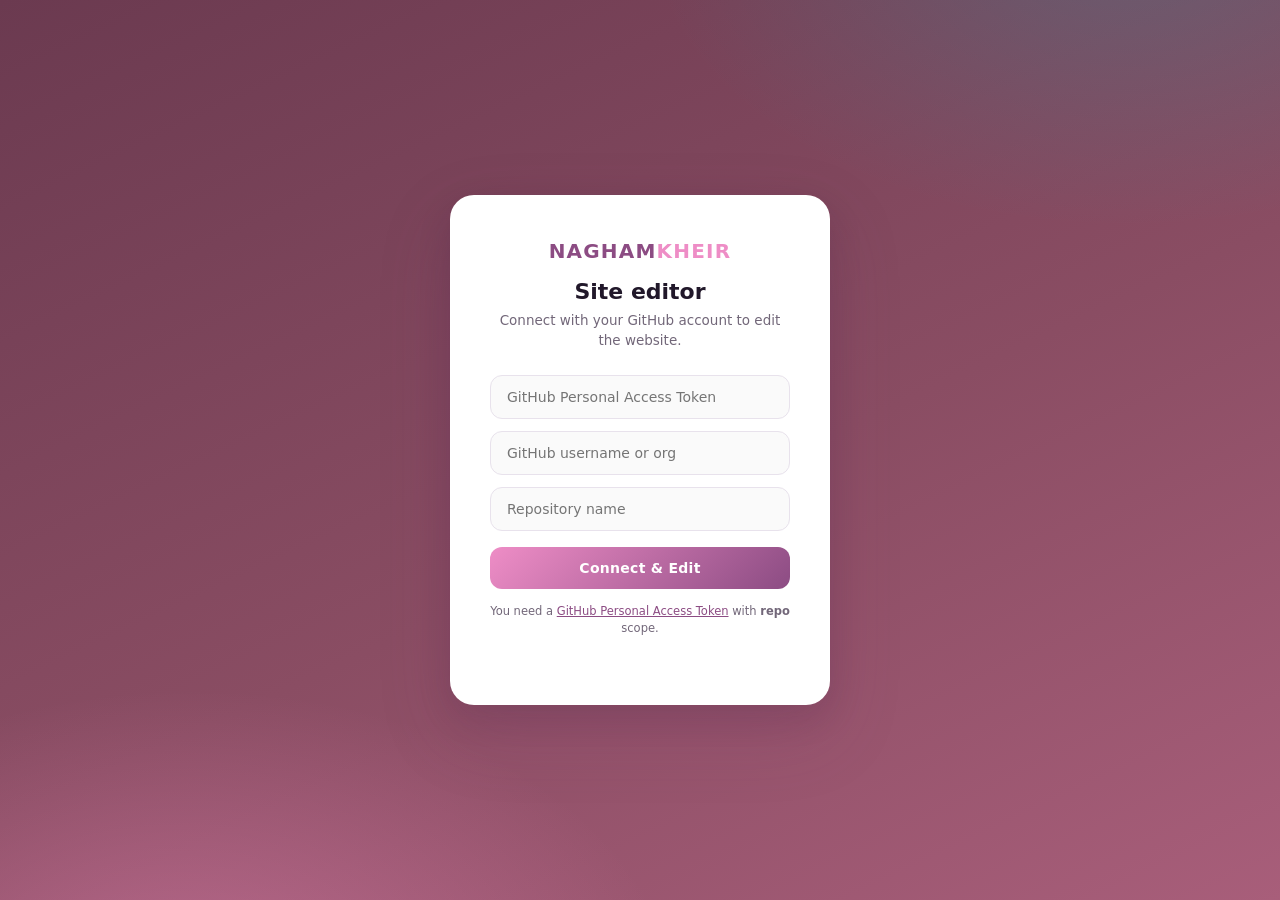
==== commit 1b7122a2: "Load live portfolio content from JSON" ====
--- a/admin.html
+++ b/admin.html
@@ -578,6 +578,21 @@
   return { content: text, sha: data.sha };
 }
 
+/* Read only the GitHub file identifier. This also works for binary and large files,
+   whose Contents API response does not include decodable text. */
+async function ghGetSha(filePath) {
+  const url = `https://api.github.com/repos/${gh.owner}/${gh.repo}/contents/${filePath}?ref=${gh.branch}`;
+  const res = await fetch(url, { headers: ghHeaders() });
+  if (res.status === 404) return null;
+  if (!res.ok) {
+    const err = await res.json().catch(() => ({}));
+    throw new Error(err.message || `GitHub file lookup failed (${res.status})`);
+  }
+  const data = await res.json();
+  if (!data.sha) throw new Error("GitHub did not return a file SHA");
+  return data.sha;
+}
+
 /* Write / update a file in the repo */
 async function ghWrite(filePath, text, sha, message) {
   const url = `https://api.github.com/repos/${gh.owner}/${gh.repo}/contents/${filePath}`;
@@ -608,11 +623,7 @@
   const b64 = btoa(binary);
 
   /* Check if file already exists (to get its SHA for update) */
-  let existingSha = null;
-  try {
-    const check = await ghRead(destPath);
-    existingSha = check.sha;
-  } catch (_) { /* new file */ }
+  const existingSha = await ghGetSha(destPath);
 
   const url = `https://api.github.com/repos/${gh.owner}/${gh.repo}/contents/${destPath}`;
   const body = {
@@ -1213,23 +1224,8 @@
       headers: { "Content-Type": "application/json" },
       body: JSON.stringify(content),
     });
-    /* In GitHub mode, also export the rendered index.html so the live site updates */
-    if (gh.token) {
-      try {
-        toast("Exporting index.html…", "info");
-        const { content: tplText, sha: tplSha } = await ghRead("index.template.html");
-        const rendered = tplRender(tplText, content);
-        let indexSha = null;
-        try { const r = await ghRead("index.html"); indexSha = r.sha; } catch (_) {}
-        await ghWrite("index.html", rendered, indexSha, "Auto-export index.html from content.json");
-      } catch (e) {
-        toast("Content saved but export failed: " + e.message, "err");
-        clearDirty();
-        return;
-      }
-    }
     clearDirty();
-    toast("Saved — the site will update shortly", "ok");
+    toast(gh.token ? "Saved — the live site now reads this content on refresh." : "Saved — the site updates now.", "ok");
   } catch (e) {
     toast("Save failed: " + e.message, "err");
   }
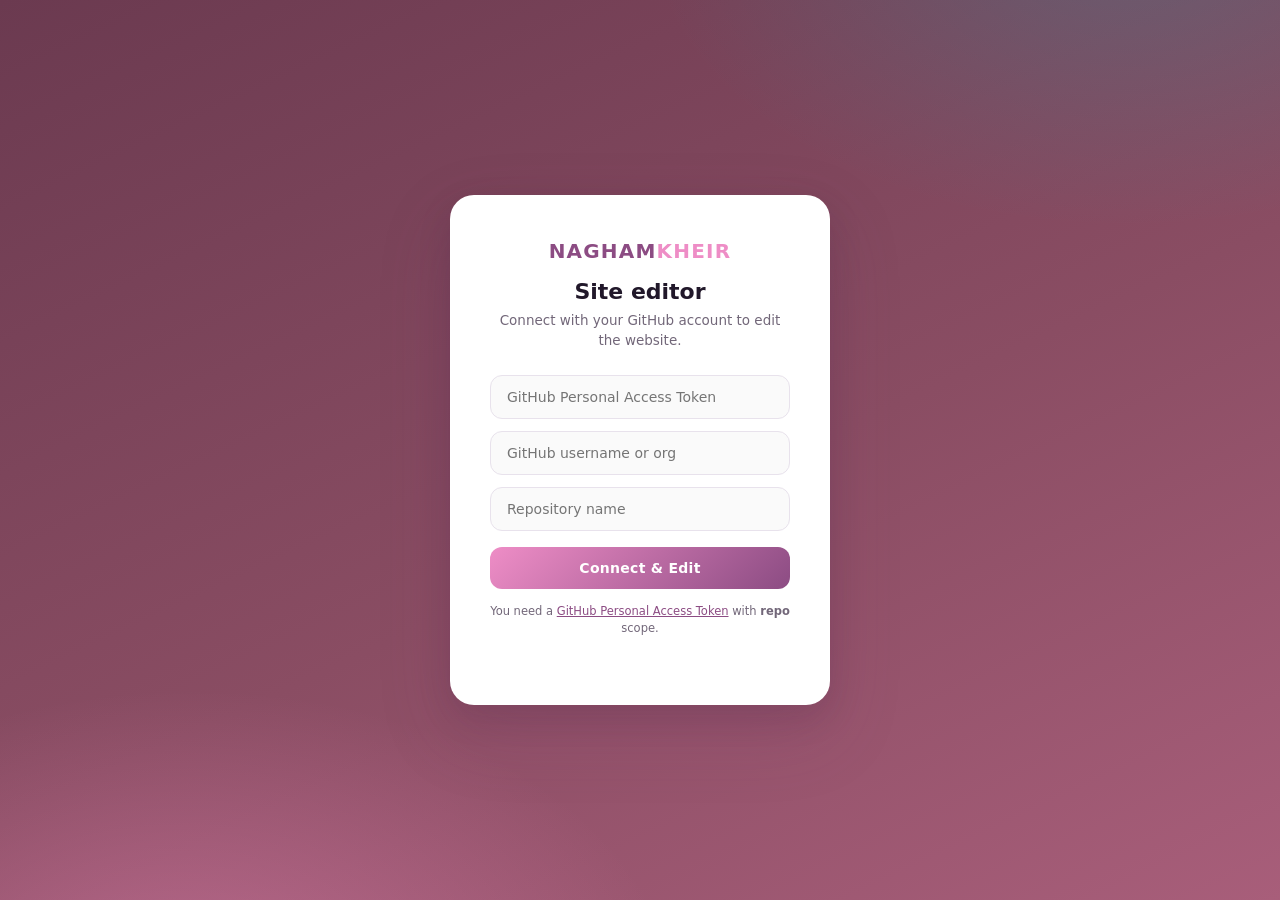
==== commit 2d187c9c: "Polish admin editor input controls" ====
--- a/admin.html
+++ b/admin.html
@@ -152,23 +152,25 @@
   }
   .card h3::after { content: ""; flex: 1; height: 1px; background: var(--line); }
 
-  .field { margin-bottom: 18px; }
+  .field { margin-bottom: 16px; padding: 15px 16px 16px; border: 1px solid transparent; border-radius: 16px; background: linear-gradient(135deg, #ffffff, #fcfaff); transition: border-color 0.2s ease, box-shadow 0.2s ease, background 0.2s ease; }
   .field:last-child { margin-bottom: 0; }
-  .field label { display: block; font-size: 12px; font-weight: 600; color: var(--ink-soft); margin-bottom: 7px; letter-spacing: 0.01em; }
-  .field input[type=text], .field textarea {
-    width: 100%; padding: 12px 14px; font-size: 14px;
-    border: 1.5px solid var(--line); border-radius: var(--radius-sm); background: #fcfbfd;
-    outline: none; transition: border-color 0.2s ease, box-shadow 0.2s ease, background 0.2s ease;
-  }
-  .field input[type=text]:focus, .field textarea:focus { border-color: var(--pink); box-shadow: 0 0 0 3px rgba(255,148,203,0.1); background: #fff; }
-  .field textarea { min-height: 96px; resize: vertical; line-height: 1.55; }
-  .hint { font-size: 11.5px; color: #9ca3af; margin-top: 5px; }
-
-  .file-row { display: flex; align-items: center; gap: 12px; }
+  .field:focus-within { border-color: rgba(238, 141, 198, 0.45); background: #fff; box-shadow: 0 8px 22px rgba(132, 73, 124, 0.08); }
+  .field label { display: block; font-size: 11px; font-weight: 750; color: var(--ink-soft); margin-bottom: 9px; letter-spacing: 0.075em; text-transform: uppercase; }
+  .field input[type=text], .field textarea, .item-fields input[type=text] {
+    width: 100%; min-height: 46px; padding: 12px 14px; font-size: 14px; color: var(--ink);
+    border: 1.5px solid #e5dce9; border-radius: 11px; background: #fff;
+    outline: none; box-shadow: inset 0 1px 2px rgba(47, 28, 56, 0.025); transition: border-color 0.2s ease, box-shadow 0.2s ease, background 0.2s ease, transform 0.2s ease;
+  }
+  .field input[type=text]::placeholder, .field textarea::placeholder, .item-fields input[type=text]::placeholder { color: #b8adbd; }
+  .field input[type=text]:focus, .field textarea:focus, .item-fields input[type=text]:focus { border-color: var(--pink); box-shadow: 0 0 0 4px rgba(238, 141, 198, 0.13); background: #fff; }
+  .field textarea { min-height: 116px; resize: vertical; line-height: 1.6; }
+  .hint { font-size: 11.5px; color: #96899b; margin-top: 8px; line-height: 1.45; }
+
+  .file-row { display: flex; align-items: center; gap: 10px; }
   .file-row input[type=text] { flex: 1; }
   .file-row .preview {
-    width: 54px; height: 54px; border-radius: var(--radius-sm); object-fit: cover;
-    background: var(--blush); flex: 0 0 auto; border: 1px solid var(--line);
+    width: 48px; height: 48px; border-radius: 11px; object-fit: cover;
+    background: var(--blush); flex: 0 0 auto; border: 1px solid #e5dce9; box-shadow: 0 3px 10px rgba(67, 35, 73, 0.08);
     visibility: hidden;
   }
   .file-row .preview.show { visibility: visible; }
@@ -181,11 +183,11 @@
   .btn {
     display: inline-flex; align-items: center; justify-content: center; gap: 6px;
     font-size: 12px; font-weight: 600; padding: 9px 16px; border-radius: var(--radius-sm);
-    border: 1.5px solid var(--line); background: #fff; color: var(--ink);
-    transition: border-color 0.15s ease, background 0.15s ease, box-shadow 0.15s ease;
-  }
-  .btn:hover { border-color: var(--pink); background: var(--pink-soft); }
-  .btn.small { padding: 7px 12px; font-size: 11.5px; }
+    border: 1.5px solid #e5dce9; background: #fff; color: var(--ink);
+    transition: border-color 0.15s ease, background 0.15s ease, box-shadow 0.15s ease, transform 0.15s ease;
+  }
+  .btn:hover { border-color: var(--pink); background: var(--pink-soft); box-shadow: 0 5px 12px rgba(141, 70, 128, 0.1); transform: translateY(-1px); }
+  .btn.small { min-height: 38px; padding: 8px 12px; font-size: 11.5px; }
   .btn.ghost-danger { color: var(--red); border-color: var(--line); background: transparent; }
   .btn.ghost-danger:hover { border-color: var(--red); background: #fef2f2; }
 
@@ -199,6 +201,7 @@
   .item-head .move:hover:not(:disabled) { border-color: var(--pink); color: var(--rose); }
   .item-head .move:disabled { opacity: 0.25; cursor: default; }
   .item-fields { display: grid; grid-template-columns: 1fr 1fr; gap: 12px 18px; }
+  .item-fields .field { margin-bottom: 0; padding: 12px; border-radius: 13px; background: #fcfbfd; }
   .item-fields .full { grid-column: 1 / -1; }
   .add { margin-top: 14px; border-style: dashed; color: var(--rose); }
   .add:hover { border-color: var(--rose); background: var(--pink-soft); }
@@ -946,12 +949,14 @@
   } else if (field.area) {
     const ta = document.createElement("textarea");
     ta.value = get(content, pathArr) || "";
+    ta.placeholder = field.label;
     ta.addEventListener("input", () => set(content, pathArr, ta.value));
     div.appendChild(ta);
   } else {
     const inp = document.createElement("input");
     inp.type = "text";
     inp.value = get(content, pathArr) || "";
+    inp.placeholder = field.label;
     inp.addEventListener("input", () => set(content, pathArr, inp.value));
     div.appendChild(inp);
   }
